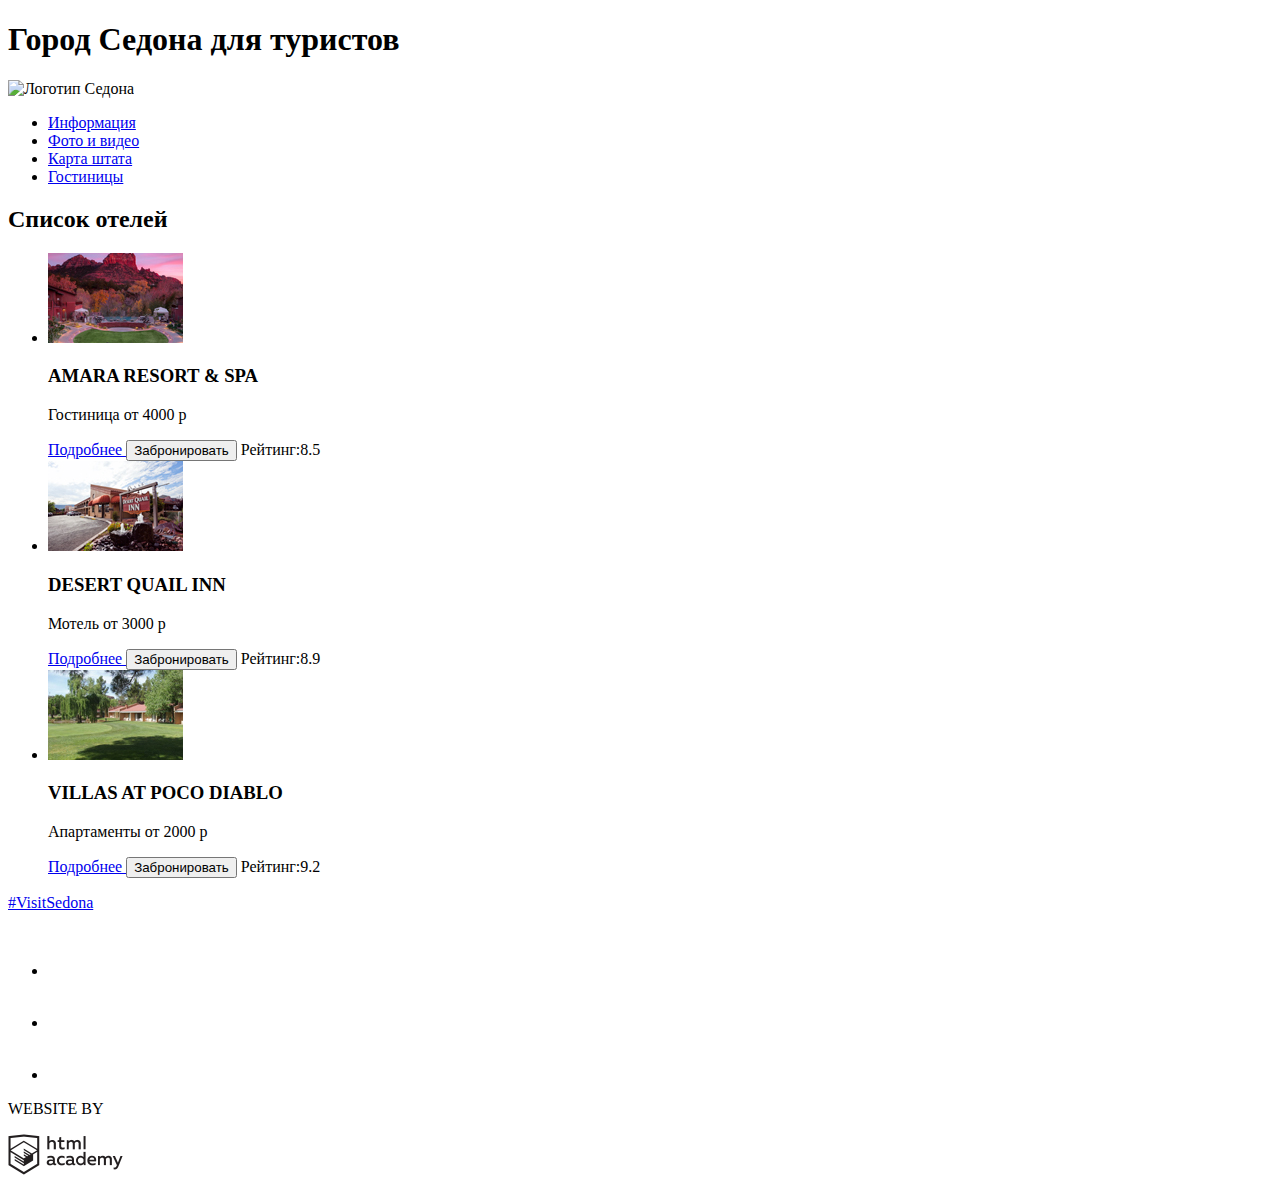
==== catalog.html @ c5b003c0 "задание 4" ====
<!DOCTYPE html>
<html lang="ru">
<head>
  <meta charset="utf-8">
  <title>HTML Academy: Седона</title>
  <link rel="stylesheet" type="text/css" href="">
</head>
<body>

 <header>
  <h1 class="visually-hidden"> Город Седона для туристов </h1>
  <img src="img/logo.png" alt="Логотип Седона"> 

  <nav>
    <ul> 
      <li> <a href="info.html"> Информация  </a>  </li> 
      <li> <a href="foto.html"> Фото и видео  </a> </li>
      <li> <a href="map.html"> Карта штата </a> </li>
      <li> <a href="catalog.html"> Гостиницы  </a>  </li> 
    </ul>

  </nav>

</header>


<main>

  <div>

    <h2 class="visually-hidden"> Список отелей </h2>

    <ul>
      <li> 
        <img src="img/amara.jpg" width="135"   height="90" alt="Фото Гостиницы Amara resort">

        <h3> AMARA RESORT & SPA </h3>
        <p> Гостиница    от 4000 р </p>
        <a href="#"> Подробнее </a>
        <button type="button"> Забронировать </button>
        <i> </i> <!-- stars-->
        <span> Рейтинг:8.5 </span>
      </li>

      <li> 
        <img src="img/desert.jpg" width="135"   height="90" alt="Фото мотеля Desert ">

        <h3> DESERT QUAIL INN </h3>
        <p> Мотель   от 3000 р</p>
        <a href="#"> Подробнее </a>
        <button type="button"> Забронировать  </button>
        <i> </i>  <!-- stars-->
        <span> Рейтинг:8.9 </span>

      </li> 


      <li> 
        <img src="img/diablo.jpg" width="135"   height="90" alt="Фото апартаментов VILLAS ">
        <h3> VILLAS AT POCO DIABLO </h3>
        <p> Апартаменты  от 2000 р</p>
        <a href="#"> Подробнее </a>
        <button type="button"> Забронировать </button>
        <i> </i> <!-- stars-->
        <span> Рейтинг:9.2 </span>
      </li>
    </ul>

  </div>

</main>


<footer>

  <a href="#"> #VisitSedona </a>  

  <div>
    <ul>
      <li> <a href="#" aria-label="ссылка на сайт Твитер"> <img src="img/t.svg" width="46" height="48" alt="Логотип сайта Твитер"> </a>  </li> 
      <li> <a href="#" aria-label="ссылка на сайт Фейсбук"> <img src="img/fb-icon.svg" width="46" height="48" alt="Логотип сайта Фейсбук"> </a>  </li> 
      <li> <a href="#" aria-label="ссылка на сайт Ютуб"> <img src="img/youtube.svg" width="46" height="48"  alt="Логотип сайта Ютуб"> </a>  </li> 
    </ul>
  </div>

  <p> WEBSITE BY</p>
  <a href="#" aria-lebel="сайт Хтмл академии"> 
    <img src="img/logo_name.png" width="115" height="41" alt="Логотип HTML Academy">  
  </a>

</footer>

</body>

</html>
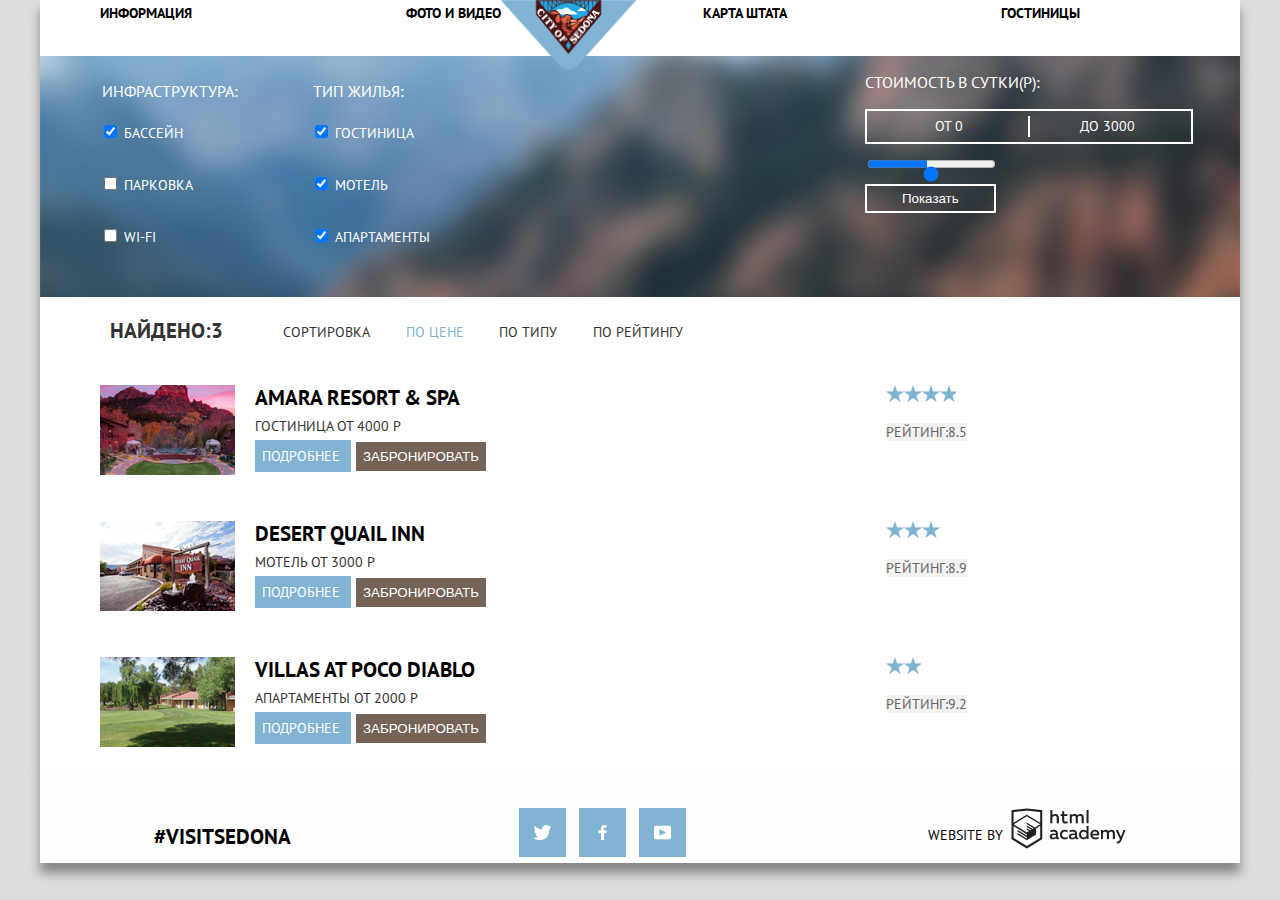
==== commit b8b5165a: "добавление стр catalog v Sedona" ====
--- a/catalog.html
+++ b/catalog.html
@@ -3,66 +3,185 @@
 <head>
   <meta charset="utf-8">
   <title>HTML Academy: Седона</title>
-  <link rel="stylesheet" type="text/css" href="">
+  <link rel="stylesheet" type="text/css" href="css-sedona.css">
+  <link href="https://fonts.googleapis.com/css?family=PT+Sans:400,700&display=swap&subset=cyrillic-ext" rel="stylesheet"> 
 </head>
 <body>
 
- <header>
-  <h1 class="visually-hidden"> Город Седона для туристов </h1>
-  <img src="img/logo.png" alt="Логотип Седона"> 
-
-  <nav>
-    <ul> 
-      <li> <a href="info.html"> Информация  </a>  </li> 
-      <li> <a href="foto.html"> Фото и видео  </a> </li>
-      <li> <a href="map.html"> Карта штата </a> </li>
-      <li> <a href="catalog.html"> Гостиницы  </a>  </li> 
-    </ul>
-
-  </nav>
-
-</header>
+  <header class="header">
+    <h1 class="visually-hidden"> Город Седона для туристов </h1>
+    <img class="main-nav-logo" src="img/logo.svg" width="137" height="70" alt="Логотип Седона"> 
+
+    <nav class="main-nav">
+      <ul class="nav-list"> 
+        <li class="nav-item info"> <a href="info.html"> Информация  </a>  </li> 
+        <li class="nav-item foto"> <a href="foto.html"> Фото и видео  </a> </li>
+        <li class="nav-item map"> <a href="#map"> Карта штата </a> </li>
+        <li class="nav-item hotels"> <a href="catalog.html"> Гостиницы  </a>  </li>
+      </ul>
+
+    </nav>
+
+  </header>
+
+
 
 
 <main>
-
-  <div>
+   <form action="" method="get">
+    <div class="filters-wrapper">
+   <section> 
+        <fieldset class="fieldset-filters" >
+          <legend class="legend"> Инфраструктура: </legend>
+          <ul class="list-filters-checkboxes">
+            <li>
+            <label for="checkbox_swimming_pool"> 
+                <input type="checkbox" name="swimming_pool" id="checkbox_swimming_pool" checked> Бассейн 
+               </label>
+             </li>
+
+             <li>
+             <label for="checkbox_parking"> 
+               <input type="checkbox" name="parking" id="checkbox_parking" > Парковка 
+              </label> 
+            </li>
+
+            <li>
+              <label for="checkbox_wi-fi">
+               <input type="checkbox" name="wi-fi" id="checkbox_wi-fi" > Wi-Fi 
+              </label>
+            </li>
+
+          </ul>
+        </fieldset>
+   </section>
+ 
+
+
+
+
+
+ <section> 
+        <fieldset class="fieldset-filters">
+          <legend class="legend"> Тип жилья: </legend>
+          <ul class="list-filters-checkboxes">
+            <li>
+            <label for="checkbox_swimming_hotel"> 
+                <input type="checkbox" name="hotel" id="checkbox_hotel" checked> Гостиница  
+               </label>
+             </li>
+
+             <li>
+             <label for="checkbox_motel"> 
+               <input type="checkbox" name="motel" id="checkbox_motel" checked> Мотель
+              </label> 
+            </li>
+
+            <li>
+              <label for="checkbox_apartments">
+               <input type="checkbox" name="apartments" id="checkbox_apartments" checked> Апартаменты
+              </label>
+            </li>
+
+          </ul>
+        </fieldset>
+   </section>
+
+
+<section class="section-prices">
+
+  <p class="price-fornight"> Стоимость в сутки(р): </p>
+
+  <div class="prices">
+  <div class="price-amount from"> от 0 </div> 
+  <div class="price-amount" > до 3000</div>
+  </div>
+<input class="range" type="range" min="1" max="100" value="50" name="price"  id="range_price">
+
+  <input class="show-button" type="button" name="show" value="Показать" >
+
+</section>
+</div>
+</form>
+
+
+
+<div class="results">
+<div>
+ <p class="results-text"> Найдено:3 </p> 
+ </div> 
+<ul class="results-sorting"> Сортировка
+  <li class="results-selected"> По цене </li>
+  <li > По типу </li>
+  <li> По рейтингу</li>
+</ul>
+</div>
+
+ 
+
+
+
+
+  <div class="hotel-wrapper">
 
     <h2 class="visually-hidden"> Список отелей </h2>
 
-    <ul>
-      <li> 
+    <ul class="hotels-list">
+      <li class="hotels-list-items"> 
+      <div>
         <img src="img/amara.jpg" width="135"   height="90" alt="Фото Гостиницы Amara resort">
-
+      </div>
+
+      <div class="hotels-items">
         <h3> AMARA RESORT & SPA </h3>
         <p> Гостиница    от 4000 р </p>
-        <a href="#"> Подробнее </a>
-        <button type="button"> Забронировать </button>
-        <i> </i> <!-- stars-->
-        <span> Рейтинг:8.5 </span>
+        <a class="link-about" href="#"> Подробнее </a>
+        <button class="book-button" type="button"> Забронировать </button>
+      </div>
+
+        <div class="marks">
+        <i class="stars stars4"> </i> <!-- stars-->
+        <span  class="rating"> Рейтинг:8.5 </span>
+      </div>
+
       </li>
 
-      <li> 
+
+
+
+
+      <li class="hotels-list-items"> 
+        <div>
         <img src="img/desert.jpg" width="135"   height="90" alt="Фото мотеля Desert ">
-
+      </div>
+
+      <div class="hotels-items">
         <h3> DESERT QUAIL INN </h3>
         <p> Мотель   от 3000 р</p>
-        <a href="#"> Подробнее </a>
-        <button type="button"> Забронировать  </button>
-        <i> </i>  <!-- stars-->
-        <span> Рейтинг:8.9 </span>
-
+        <a class="link-about" href="#"> Подробнее </a>
+        <button class="book-button" type="button"> Забронировать  </button>
+      </div>
+      <div class="marks">
+        <i class="stars stars3"> </i>  <!-- stars-->
+        <span class="rating"> Рейтинг:8.9 </span>
+      </div>
       </li> 
 
 
-      <li> 
+      <li class="hotels-list-items"> 
+        <div>
         <img src="img/diablo.jpg" width="135"   height="90" alt="Фото апартаментов VILLAS ">
+      </div>
+      <div class="hotels-items">
         <h3> VILLAS AT POCO DIABLO </h3>
         <p> Апартаменты  от 2000 р</p>
-        <a href="#"> Подробнее </a>
-        <button type="button"> Забронировать </button>
-        <i> </i> <!-- stars-->
-        <span> Рейтинг:9.2 </span>
+        <a class="link-about" href="#"> Подробнее </a>
+        <button class="book-button" type="button"> Забронировать </button>
+      </div>
+      <div class="marks">
+        <i class="stars stars2"> </i> <!-- stars-->
+        <span class="rating"> Рейтинг:9.2 </span>
+      </div>
       </li>
     </ul>
 
@@ -71,24 +190,33 @@
 </main>
 
 
-<footer>
-
-  <a href="#"> #VisitSedona </a>  
-
-  <div>
-    <ul>
-      <li> <a href="#" aria-label="ссылка на сайт Твитер"> <img src="img/t.svg" width="46" height="48" alt="Логотип сайта Твитер"> </a>  </li> 
-      <li> <a href="#" aria-label="ссылка на сайт Фейсбук"> <img src="img/fb-icon.svg" width="46" height="48" alt="Логотип сайта Фейсбук"> </a>  </li> 
-      <li> <a href="#" aria-label="ссылка на сайт Ютуб"> <img src="img/youtube.svg" width="46" height="48"  alt="Логотип сайта Ютуб"> </a>  </li> 
-    </ul>
-  </div>
-
-  <p> WEBSITE BY</p>
-  <a href="#" aria-lebel="сайт Хтмл академии"> 
-    <img src="img/logo_name.png" width="115" height="41" alt="Логотип HTML Academy">  
-  </a>
-
-</footer>
+<footer class="footer catalog">
+        <div class="visit">
+          <a class="visit-sedona" href="#"> #VisitSedona </a>  
+        </div>
+
+        <div >
+          <ul class="social-button">
+            <li class="button"> <a href="#" aria-label="ссылка на сайт Твитер"> <img class="logo-social" src ="img/t.svg" width="17" height="15" alt="Логотип сайта Твитер"> </a>  </li> 
+            <li class="button"> <a href="#" aria-label="ссылка на сайт Фейсбук"> <img class="logo-social" src ="img/fb-icon.svg" width="17" height="15" alt="Логотип сайта Фейсбук"> </a>  </li> 
+            <li class="button"> <a href="#" aria-label="ссылка на сайт Ютуб"> <img  class="logo-social" src ="img/youtube.svg" width="17" height="15" alt="Логотип сайта Ютуб"> </a>  </li> 
+          </ul>
+        </div>
+
+
+
+        <div class="academy">
+          <div>
+            <p class="reference"> WEBSITE BY</p>
+          </div>
+          <div>
+            <a class="link-academy" href="#" aria-lebel="ссылка на сайт Хтмл академии"> 
+              <img src="img/logo_name.png" width="115" height="41" alt="Логотип HTML Academy">  
+            </a>
+          </div>
+        </div>
+
+      </footer>
 
 </body>
 
--- a/css-sedona.css
+++ b/css-sedona.css
@@ -0,0 +1,665 @@
+
+body {
+	padding: 0px;
+	margin: 0px; 
+
+font-family: "PT Sans","Arial", sans-serif;
+font-size: 14px;
+font-weight: 400;
+text-transform: uppercase;
+line-height: 21px;
+color:#333333;
+
+background-color: #dcdcdc;
+background-position: center;
+background-repeat: no-repeat;
+
+}
+
+ul,li {
+	margin: 0px;
+	padding: 0px;
+
+}
+
+
+
+
+.visually-hidden {
+	visibility: hidden;
+	display:none;
+}
+
+a { 
+	text-decoration: none;
+}
+
+.header,
+ main, 
+ footer {
+	width: 1200px;
+	margin: 0px auto;
+	background-color: #ffffff;
+	box-shadow: 0px 10px 10px #888888;
+
+	
+}
+
+
+
+.main-nav-logo {
+	position: absolute;
+	left: 500px;
+
+}
+
+
+
+.nav-list {
+	list-style: none;
+	display: flex;
+	justify-content: space-between;
+}
+
+
+.nav-item {
+	width: 239px;
+	height: 56px;
+
+}
+
+.info{
+	padding-left: 60px;
+
+}
+
+.nav-item a{
+	color: #000000;
+	font-weight: 700;
+	line-height: 26px;
+	text-transform: uppercase;
+
+}
+
+
+
+
+
+.welcome {
+	background-image: url("img/background photo.jpg");
+	background-repeat: no-repeat;
+	background-size: cover;
+	text-align: center;
+	padding-top: 52px;
+}
+
+.welcome-title { 
+	text-align: center;
+
+}
+
+
+.polygon {
+	height:59px;
+	background-image: url("img/polygon.png");
+	background-size: cover;
+}
+
+/*5 prichin*/
+
+.title {
+	color: #000000;
+	font-size: 21px;
+	font-weight: 700;
+	line-height: 26px;
+	
+}
+
+
+
+
+
+.reasons {
+	line-height: 26px;
+
+}
+
+
+/*spisok 5 prichin*/
+
+/* flex*/
+
+ .reason-forstay.blue { 
+	background-repeat: no-repeat;
+	color: #ffffff;
+	display: flex;
+	justify-content: center;
+	align-items: center;
+	flex-wrap: wrap;
+	width: 1200px;
+
+
+
+}
+
+
+
+ .reason-forstay.grey {
+	width: 400px;
+	background-color: #eeeeee;
+	background-size: 1200px 256px;
+	background-repeat: no-repeat;
+	text-align: center;
+	width: 400px;
+
+}
+
+
+
+
+.reason-forstay-list {
+	list-style: none;
+	display: flex;
+	
+}
+
+
+
+.wrap{
+ 	flex-wrap: wrap;
+
+}
+
+
+.reason-wrapper {
+	width: 400px;
+	text-align: center;
+	padding-bottom: 100px;
+	background-color:#81b3d2;
+	background-size: 400px 256px;
+
+}
+
+.advantages-list {
+	display: flex;
+	list-style: none;
+
+}
+
+
+.foto-wrapper {
+	width: 800px;
+}
+
+
+
+.reason-forstay-list h2 {
+	font-size: 21px;
+	font-weight: 700;
+
+
+}
+.advantages-list h3,
+.reason-forstay-list h3 {
+	line-height: 21px;
+	font-size: 21px;
+	font-weight: 700;
+	text-align: center;
+
+} 
+
+/* acticle advantages*/
+
+.bg-living {
+	width: 75px;
+	height: 72px; 
+	background-image:url("img/icon-1.svg");
+	background-repeat: no-repeat;
+
+}
+
+.bg-eat {
+	width: 74px;
+	height: 70px; 
+	background-image:url("img/icon-2.svg");
+	background-repeat: no-repeat;
+}
+
+
+.bg-presents {
+	width: 64px;
+	height: 76px; 
+	background-image:url("img/icon-3.svg");
+	background-repeat: no-repeat;
+}
+
+
+.advantages {
+	color: #000000;
+}
+
+
+.advantages-list div {
+	margin: 0px auto;
+
+}
+
+
+.advantages-list li {
+	padding:0px 72px;
+	text-align: center;
+}
+
+
+
+
+
+/* zainteresovalis*/
+
+.best-deals-forstay {
+	position: relative;
+	text-align: center;
+}
+
+.best-deals-forstay h2 {
+	font-size: 30px;
+	font-weight: 700;
+	line-height: 36px;
+	
+}
+
+.sedona-bymap {
+	padding-top:130px;
+}
+
+/* poisk*/
+
+.search-wrapper {
+	position: absolute;
+	top:133px;
+	left:0px;
+	width: 100%;
+
+
+
+}
+.search {
+	width: 568px;
+	height: 480px;
+	background-color: yellow;
+	margin: 0px auto;
+
+}
+.form {
+	display: flex;
+	flex-wrap: wrap;
+	justify-content: center;
+
+}
+
+
+
+
+.form-line1 {
+	padding-top: 55px;
+	width: 500px;
+	
+}
+
+.form-line2 {
+	padding-top: 25px;
+	padding-bottom: 25px;
+
+	width: 500px;
+	
+}
+
+
+.form-line3 {
+	width: 500px;
+	padding-bottom: 54px;
+}
+
+
+.hotel-search {
+	color: #ffffff;
+	font-size: 21px;
+	font-weight: 700;
+	line-height: 26px;
+	padding-top:15px;  
+	padding-bottom: 33px;
+	text-align: center;
+	background-color:#766357;
+
+
+}
+
+.info {
+	font-weight: 700;
+	line-height: 26px;
+	text-transform: uppercase;
+	color: #000000;
+	margin-right: 8px;
+	
+}
+
+.text {
+	width: 346px;
+	height: 38px;
+	background-color: #f2f2f2;
+
+}
+
+.submit-button {
+	color: #ffffff;
+	font-weight: 700;
+	line-height: 26px;
+	text-transform: uppercase;
+	background-color: #81b3d2;
+	padding: 5px 120px;
+	width: 450px;
+}
+
+
+
+
+
+/* footer*/
+
+
+
+.footer {
+	display: flex;
+	justify-content: space-around;
+	background-color: #f4f2ef;
+
+}
+
+
+
+footer .visit-sedona {
+	color: #000000;
+	font-size: 21px;
+	font-weight: 700;
+	line-height: 26px;
+	text-transform: uppercase;
+
+}
+
+.social-button {
+	list-style: none;
+	display: flex;
+	justify-content: space-between;
+
+
+
+
+}
+
+.visit {
+	padding-top: 51px;
+}
+
+
+
+.button {
+	width: 60px;
+	padding-top: 35px;
+
+}
+
+.button .logo-social{
+	background-color:#81b3d2;
+	padding: 17px 15px;
+
+}
+
+.reference {
+	line-height: 26px;
+	color: #000000;
+	text-transform: uppercase;	
+	padding-right: 8px;
+}
+
+.academy {
+	display: flex;
+	padding-top:35px;
+
+}
+
+
+
+/* css for catalog */
+
+
+.catalog {
+	background-color: #fefefe;
+
+}
+
+
+.filters-wrapper {
+	background-image: url("img/filter_background.jpg");
+	background-repeat:no-repeat;
+	background-size: 1200px 800px;
+	background-position: center;
+	display: flex;
+	padding-left: 24px;
+	
+
+
+}
+
+.list-filters-checkboxes {
+	list-style: none;
+
+}
+
+.list-filters-checkboxes li {
+	padding: 15px 0px;
+}
+
+
+
+
+
+
+.fieldset-filters {
+	 color: #ffffff;
+	 border:0;
+	 margin: 25px;
+
+
+
+	
+}
+
+
+.hotels-list {
+	list-style: none;
+	margin-left: 60px;
+}
+
+
+
+
+
+
+.legend {
+	font-size: 16px;
+	text-transform: uppercase;
+
+}
+
+.section-prices {
+	color: #ffffff;
+	margin-left: 400px;
+
+}
+
+.price-fornight {
+	font-size: 16px;
+	line-height: 21px;
+	text-transform: uppercase;
+
+}
+
+
+.prices{
+	border: 2px solid white;
+	width: 314px;
+	display: flex;
+	padding: 5px;
+	text-align: center;
+
+
+}
+
+
+.price-amount {
+	display: block;
+	width:50%;
+	padding-right: 10px;
+	padding-left: 8px;
+}
+
+.from {
+	border-right: 2px solid white;
+}
+
+
+.range {
+	display: block;
+	padding-top: 20px;
+
+}
+
+.show-button {
+	background-color: transparent;
+	border: 2px solid white;
+	color: #ffffff;
+	padding: 5px 35px;
+
+}
+
+
+.results-text {
+	font-size: 21px;
+	font-weight: 700;
+	line-height: 26px;
+	text-transform: uppercase;
+	padding-left:70px;
+
+}
+
+.results {
+	display: flex;
+}
+
+
+
+.results-sorting {
+	list-style: none;
+	display: flex;
+	justify-content: space-between;
+	width: 400px;
+	padding-top: 25px;
+	margin-left: 60px;
+
+}
+
+.results-selected {
+	color: #81b3d2;
+}
+
+
+
+
+
+
+.book-button {	
+	text-transform: uppercase;
+	background-color:#766357;
+	color: #ffffff;
+	border: none;
+	padding: 7px;
+	margin-left: 5px;
+
+
+}
+
+.link-about {
+	color: #ffffff;
+	text-transform: uppercase;
+	background-color:#81b3d2;
+	padding: 7px;
+
+}
+
+.hotels-items {
+	margin-left: 20px;
+	
+}
+
+
+.hotels-list-items h3 {
+	color: #000000;
+	font-size: 21px;
+	font-weight: 700;
+	line-height: 26px;
+	text-transform: uppercase;
+	margin-top: 0px;
+	margin-bottom: 0px;
+
+
+	
+}
+
+.hotels-list-items p {
+	margin:5px 0px;
+
+}
+
+.hotels-list-items{
+	display: flex;
+	padding-top: 20px;
+	padding-bottom: 20px;
+
+}
+
+
+.stars {
+	height: 17px;
+	width: 20px;
+	display:block;
+	background-image: url(img/star.svg);
+	background-repeat: repeat;
+	margin-bottom: 20px;
+}
+
+.stars4 {
+	width: 70px;
+}
+
+
+.stars3 {
+	width: 55px;
+}
+
+
+.stars2 {
+	width: 35px;
+}
+
+
+.marks{
+	margin-left: 400px;
+}
+.rating {
+	height: 27px;
+	width: 110px;
+	background-color:#f2f2f2;
+	color: #666666;
+	line-height: 21px;
+	text-transform: uppercase;
+}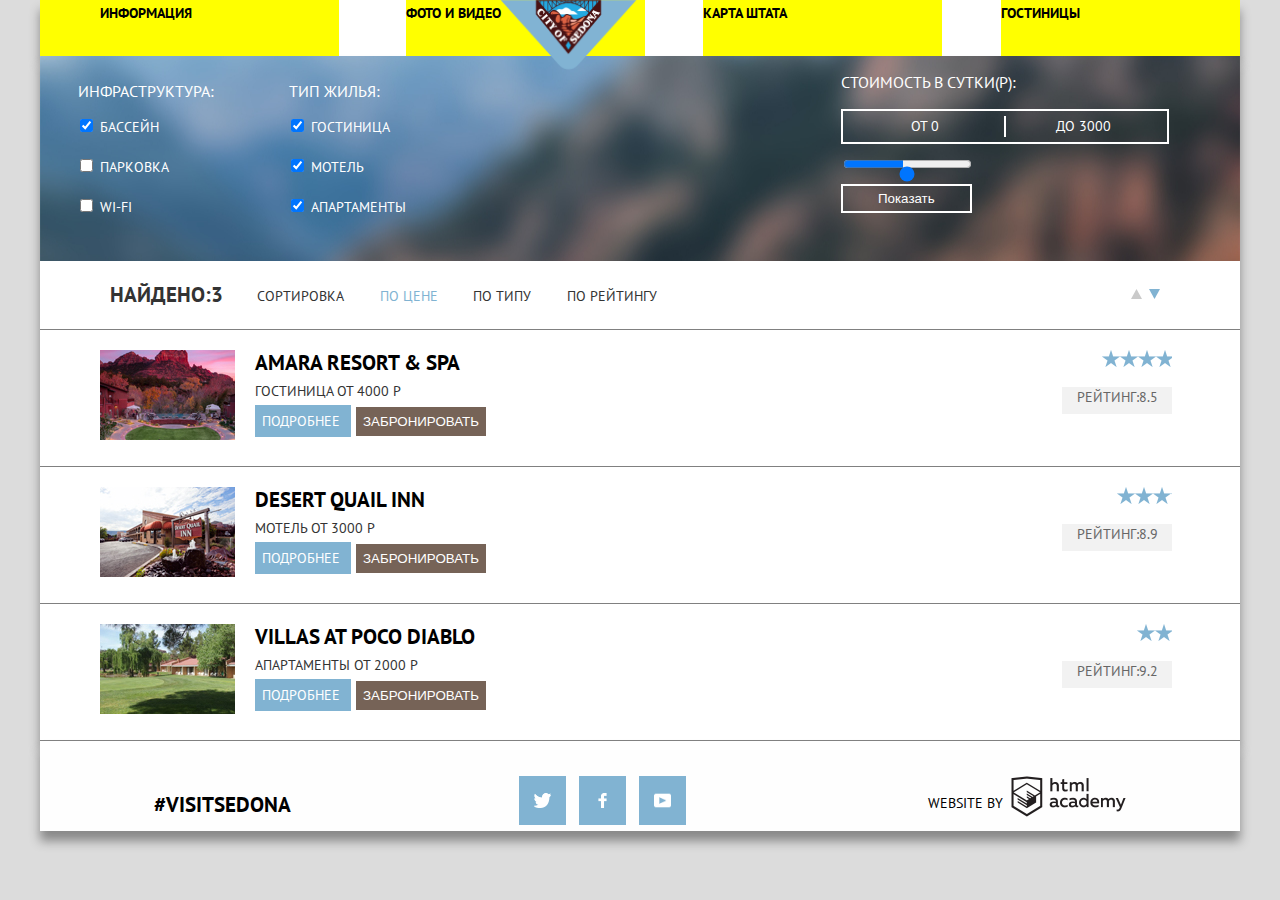
==== commit 9e1020af: "css i flex-" ====
--- a/catalog.html
+++ b/catalog.html
@@ -25,8 +25,7 @@
   </header>
 
 
-
-
+  
 <main>
    <form action="" method="get">
     <div class="filters-wrapper">
@@ -115,7 +114,13 @@
   <li > По типу </li>
   <li> По рейтингу</li>
 </ul>
+<div class="result-arrow-wrapper">
+<button class="results-arrow first" type="button"> <a href="#"> <img src="img/arrow2.svg" alt="стрелка перехода вверх"> </a>
+</button> 
+<button class="results-arrow" type="button"><a href="#"> <img src="img/arrow1.svg" alt="стрелка перехода вниз"></a>
+ </button>
 </div>
+</div>
 
  
 
@@ -127,7 +132,7 @@
     <h2 class="visually-hidden"> Список отелей </h2>
 
     <ul class="hotels-list">
-      <li class="hotels-list-items"> 
+      <li class="hotels-list-items "> 
       <div>
         <img src="img/amara.jpg" width="135"   height="90" alt="Фото Гостиницы Amara resort">
       </div>
@@ -168,7 +173,7 @@
       </li> 
 
 
-      <li class="hotels-list-items"> 
+      <li class="hotels-list-items last"> 
         <div>
         <img src="img/diablo.jpg" width="135"   height="90" alt="Фото апартаментов VILLAS ">
       </div>
--- a/css-sedona.css
+++ b/css-sedona.css
@@ -65,6 +65,8 @@
 .nav-item {
 	width: 239px;
 	height: 56px;
+	background-color: yellow;
+	
 
 }
 
@@ -100,7 +102,7 @@
 
 
 .polygon {
-	height:59px;
+	height:57px;
 	background-image: url("img/polygon.png");
 	background-size: cover;
 }
@@ -134,7 +136,6 @@
 	color: #ffffff;
 	display: flex;
 	justify-content: center;
-	align-items: center;
 	flex-wrap: wrap;
 	width: 1200px;
 
@@ -180,6 +181,11 @@
 
 }
 
+.second {
+	order: 1;
+}
+
+
 .advantages-list {
 	display: flex;
 	list-style: none;
@@ -189,9 +195,14 @@
 
 .foto-wrapper {
 	width: 800px;
-}
-
-
+
+}
+
+.foto-wrapper img {
+	display: block;
+
+
+}
 
 .reason-forstay-list h2 {
 	font-size: 21px;
@@ -212,7 +223,7 @@
 
 .bg-living {
 	width: 75px;
-	height: 72px; 
+	height: 76px; 
 	background-image:url("img/icon-1.svg");
 	background-repeat: no-repeat;
 
@@ -220,9 +231,10 @@
 
 .bg-eat {
 	width: 74px;
-	height: 70px; 
+	height: 76px; 
 	background-image:url("img/icon-2.svg");
 	background-repeat: no-repeat;
+	
 }
 
 
@@ -246,8 +258,9 @@
 
 
 .advantages-list li {
-	padding:0px 72px;
-	text-align: center;
+	padding:40px 72px;
+	text-align:center;
+
 }
 
 
@@ -344,7 +357,7 @@
 }
 
 .text {
-	width: 346px;
+	width: 309px;
 	height: 38px;
 	background-color: #f2f2f2;
 
@@ -443,12 +456,15 @@
 	background-repeat:no-repeat;
 	background-size: 1200px 800px;
 	background-position: center;
-	display: flex;
-	padding-left: 24px;
-	
-
-
-}
+	display: flex;	
+}
+
+
+
+.hotels-list-items {
+	padding: 60px;
+}
+
 
 .list-filters-checkboxes {
 	list-style: none;
@@ -456,7 +472,7 @@
 }
 
 .list-filters-checkboxes li {
-	padding: 15px 0px;
+	padding: 9px 0px;
 }
 
 
@@ -477,12 +493,19 @@
 
 .hotels-list {
 	list-style: none;
-	margin-left: 60px;
-}
-
-
-
-
+	margin:0px;
+}
+
+.hotel-wrapper li {
+	border-top: 1px solid grey;
+
+}
+
+.hotels-list-items.last {
+	border-bottom:1px solid grey;
+
+
+}
 
 
 .legend {
@@ -494,6 +517,7 @@
 .section-prices {
 	color: #ffffff;
 	margin-left: 400px;
+	padding-right:70px;
 
 }
 
@@ -564,7 +588,7 @@
 	justify-content: space-between;
 	width: 400px;
 	padding-top: 25px;
-	margin-left: 60px;
+	margin-left: 34px;
 
 }
 
@@ -653,8 +677,35 @@
 
 
 .marks{
-	margin-left: 400px;
-}
+	display: flex;
+	flex-direction: column;
+	align-items: flex-end;
+	margin-left: 576px;
+	
+	
+}
+
+
+
+.results-arrow {
+	border: none;
+	background-color: transparent;
+	padding-left: 0px;
+	
+
+}
+
+.first {
+	margin:1px;
+}
+
+.result-arrow-wrapper {
+	display: flex;
+	width: 509px;
+	justify-content: flex-end;
+
+}
+
 .rating {
 	height: 27px;
 	width: 110px;
@@ -662,4 +713,9 @@
 	color: #666666;
 	line-height: 21px;
 	text-transform: uppercase;
-}+	text-align: center;
+}
+
+
+
+
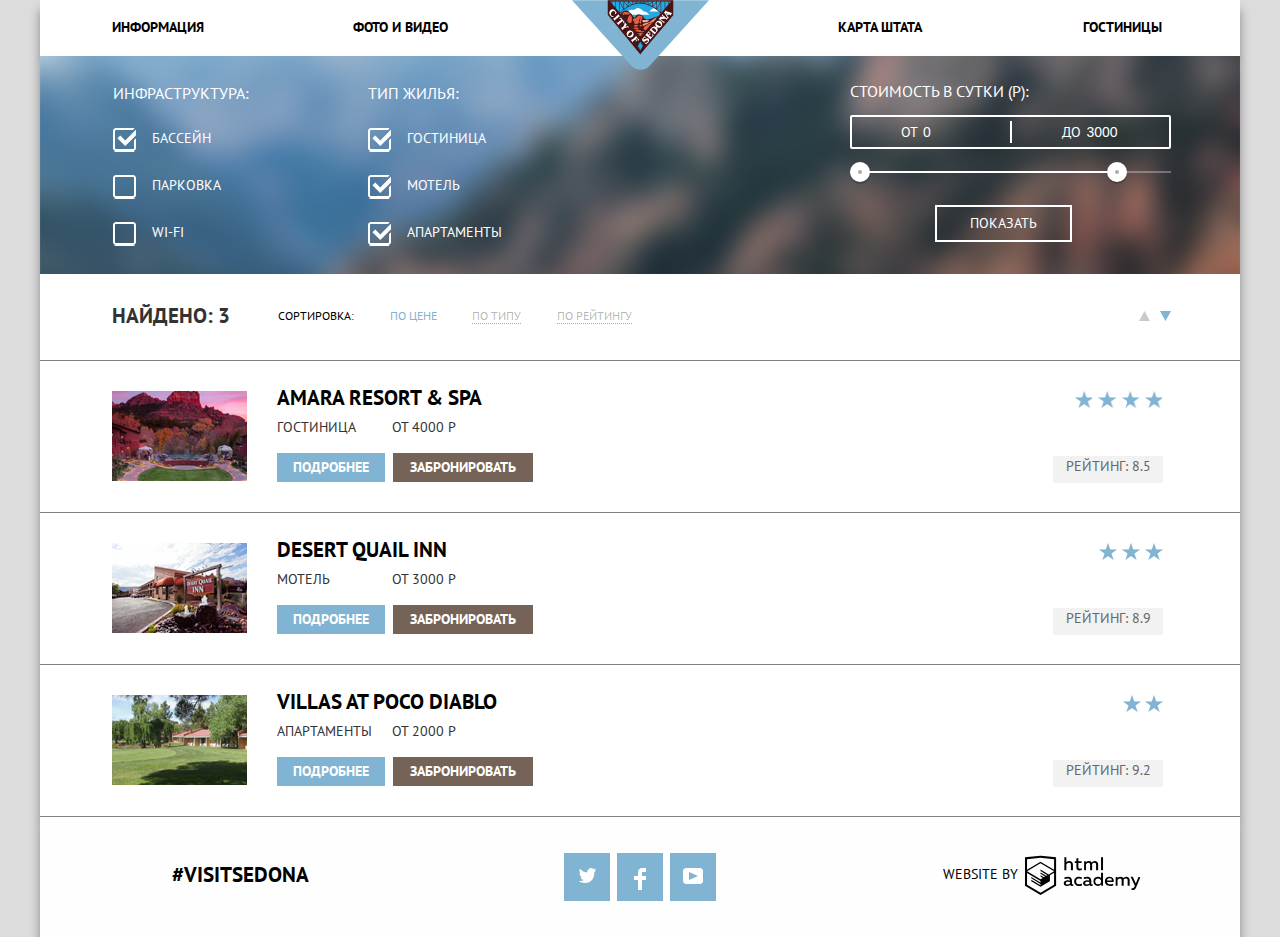
==== commit 5bc4558a: "Седона на проверку" ====
--- a/catalog.html
+++ b/catalog.html
@@ -3,101 +3,120 @@
 <head>
   <meta charset="utf-8">
   <title>HTML Academy: Седона</title>
-  <link rel="stylesheet" type="text/css" href="css-sedona.css">
+  <link rel="stylesheet" type="text/css" href="css/css-sedona.css">
   <link href="https://fonts.googleapis.com/css?family=PT+Sans:400,700&display=swap&subset=cyrillic-ext" rel="stylesheet"> 
 </head>
 <body>
 
-  <header class="header">
-    <h1 class="visually-hidden"> Город Седона для туристов </h1>
-    <img class="main-nav-logo" src="img/logo.svg" width="137" height="70" alt="Логотип Седона"> 
-
-    <nav class="main-nav">
-      <ul class="nav-list"> 
-        <li class="nav-item info"> <a href="info.html"> Информация  </a>  </li> 
-        <li class="nav-item foto"> <a href="foto.html"> Фото и видео  </a> </li>
-        <li class="nav-item map"> <a href="#map"> Карта штата </a> </li>
-        <li class="nav-item hotels"> <a href="catalog.html"> Гостиницы  </a>  </li>
-      </ul>
-
-    </nav>
-
-  </header>
-
-
-  
-<main>
-   <form action="" method="get">
+ <header class="header">
+  <h1 class="visually-hidden"> Город Седона для туристов </h1>
+  <a href="index.html"> <img class="main-nav-logo" src="img/logo.svg" width="137" height="70" alt="Логотип Седона"> </a>
+
+  <nav class="main-nav">
+    <ul class="nav-list"> 
+      <li class="nav-item nav-item-info"> <a href="info.html"> Информация  </a>  </li> 
+      <li class="nav-item nav-item-photo"> <a href="foto.html"> Фото и видео  </a> </li>
+      <li class="nav-item nav-item-map"> <a href="#map"> Карта штата </a> </li>
+      <li class="nav-item nav-item-hotels"> <a href="catalog.html"> Гостиницы  </a>  </li>
+    </ul>
+
+  </nav>
+
+</header>
+
+<div class="all">
+  <main>
+   <form action="#" method="get">
     <div class="filters-wrapper">
-   <section> 
-        <fieldset class="fieldset-filters" >
-          <legend class="legend"> Инфраструктура: </legend>
-          <ul class="list-filters-checkboxes">
-            <li>
-            <label for="checkbox_swimming_pool"> 
-                <input type="checkbox" name="swimming_pool" id="checkbox_swimming_pool" checked> Бассейн 
-               </label>
-             </li>
-
-             <li>
-             <label for="checkbox_parking"> 
-               <input type="checkbox" name="parking" id="checkbox_parking" > Парковка 
-              </label> 
-            </li>
-
-            <li>
-              <label for="checkbox_wi-fi">
-               <input type="checkbox" name="wi-fi" id="checkbox_wi-fi" > Wi-Fi 
-              </label>
-            </li>
-
-          </ul>
-        </fieldset>
-   </section>
- 
-
-
-
-
-
- <section> 
-        <fieldset class="fieldset-filters">
-          <legend class="legend"> Тип жилья: </legend>
-          <ul class="list-filters-checkboxes">
-            <li>
-            <label for="checkbox_swimming_hotel"> 
-                <input type="checkbox" name="hotel" id="checkbox_hotel" checked> Гостиница  
-               </label>
-             </li>
-
-             <li>
-             <label for="checkbox_motel"> 
-               <input type="checkbox" name="motel" id="checkbox_motel" checked> Мотель
-              </label> 
-            </li>
-
-            <li>
-              <label for="checkbox_apartments">
-               <input type="checkbox" name="apartments" id="checkbox_apartments" checked> Апартаменты
-              </label>
-            </li>
-
-          </ul>
-        </fieldset>
-   </section>
+
+     <section class="section-checkboxes"> 
+      <h2 class="visually-hidden"> Инфраструктура </h2>
+      <fieldset class="fieldset-filters" >
+        <legend class="legend"> Инфраструктура: </legend>
+        <ul class="list-filters-checkboxes">
+          <li>
+            <label class="check option" for="checkbox_swimming_pool"> 
+              <input class="check-input visually-hidden" type="checkbox" name="swimming_pool" id="checkbox_swimming_pool" checked>
+              <span class="check_box"> </span>
+              Бассейн 
+            </label>
+          </li>
+
+          <li>
+           <label class="check option" for="checkbox_parking"> 
+             <input class="check-input visually-hidden" type="checkbox" name="parking" id="checkbox_parking"  > 
+             <span class="check_box"> </span> Парковка 
+           </label> 
+         </li>
+
+         <li>
+          <label class="check option" for="checkbox_wi-fi">
+           <input class="check-input visually-hidden" type="checkbox" name="wi-fi" id="checkbox_wi-fi" disabled>
+           <span class="check_box"> </span> WI-Fi
+         </label>
+       </li>
+
+     </ul>
+   </fieldset>
+ </section>
+
+
+
+
+
+
+ <section class="section-checkboxes " > 
+  <h2 class="visually-hidden"> Тип жилья </h2>
+  <fieldset class="fieldset-filters">
+    <legend class="legend"> Тип жилья: </legend>
+    <ul class="list-filters-checkboxes ">
+      <li>
+        <label class="check option" for="checkbox_swimming_hotel"> 
+          <input class="check-input visually-hidden" type="checkbox" name="hotel" id="checkbox_swimming_hotel" checked>  
+          <span class="check_box"> </span> Гостиница 
+        </label>
+      </li>
+
+      <li>
+       <label class="check option" for="checkbox_motel"> 
+         <input  class="check-input visually-hidden" type="checkbox" name="motel" id="checkbox_motel" checked> 
+         <span class="check_box"> </span> Мотель
+       </label> 
+     </li>
+
+     <li>
+      <label class="check option" for="checkbox_apartments">
+       <input  class="check-input visually-hidden" type="checkbox" name="apartments" id="checkbox_apartments" checked disabled> 
+       <span class="check_box"> </span> Апартаменты
+     </label>
+   </li>
+
+ </ul>
+</fieldset>
+</section>
 
 
 <section class="section-prices">
-
-  <p class="price-fornight"> Стоимость в сутки(р): </p>
+  <h2 class="visually-hidden"> Цены  </h2>
+  <p class="price-fornight"> Стоимость в сутки (р): </p>
 
   <div class="prices">
-  <div class="price-amount from"> от 0 </div> 
-  <div class="price-amount" > до 3000</div>
+    <div class="price-amount">  <label class="min-price"> от <input type="text" name="min-price" value="0"></label>  </div> 
+    <div class="price-amount" > <label class="max-price"> до <input type="text" name="max-price" value="3000"></label>    </div>
+
   </div>
-<input class="range" type="range" min="1" max="100" value="50" name="price"  id="range_price">
-
-  <input class="show-button" type="button" name="show" value="Показать" >
+
+  <div class="range-controls">
+    <div class="scale">
+      <div class="bar"> </div>
+    </div>
+
+    <div class="range range1"> </div>
+    <div class="range range2"> </div>
+  </div>
+
+
+  <button class="show-button" type="submit">Показать </button>
 
 </section>
 </div>
@@ -106,122 +125,148 @@
 
 
 <div class="results">
-<div>
- <p class="results-text"> Найдено:3 </p> 
+  <div>
+   <p class="results-text"> Найдено: 3 </p> 
  </div> 
-<ul class="results-sorting"> Сортировка
-  <li class="results-selected"> По цене </li>
-  <li > По типу </li>
-  <li> По рейтингу</li>
-</ul>
-<div class="result-arrow-wrapper">
-<button class="results-arrow first" type="button"> <a href="#"> <img src="img/arrow2.svg" alt="стрелка перехода вверх"> </a>
+ <ul class="results-sorting ">
+   <li class="results-title"> Сортировка: </li>
+   <li class="results-selected"> <a href="#"> По цене  </a> </li>
+   <li> <a href="#"> По типу </a> </li>
+   <li> <a href="#">  По рейтингу </a> </li>
+ </ul>
+ <div class="result-arrow-wrapper">
+  <button class="results-arrow first" type="button"> 
+    <svg version="1.1"  xmlns="http://www.w3.org/2000/svg" xmlns:xlink="http://www.w3.org/1999/xlink" x="0px" y="0px"
+    width="11px" height="10px" viewBox="0 0 11 10" enable-background="new 0 0 11 10" xml:space="preserve">
+    <polygon  points="5.5,0 0,10 11,10 "/>
+  </svg>
 </button> 
-<button class="results-arrow" type="button"><a href="#"> <img src="img/arrow1.svg" alt="стрелка перехода вниз"></a>
- </button>
-</div>
-</div>
-
- 
-
-
-
-
-  <div class="hotel-wrapper">
-
-    <h2 class="visually-hidden"> Список отелей </h2>
-
-    <ul class="hotels-list">
-      <li class="hotels-list-items "> 
+
+<button class="results-arrow" type="button">
+  <svg version="1.1"  xmlns="http://www.w3.org/2000/svg" xmlns:xlink="http://www.w3.org/1999/xlink" x="0px" y="0px"
+  width="11px" height="10px" viewBox="0 0 11 10" enable-background="new 0 0 11 10" xml:space="preserve">
+  <polyline points="5.5,10 0,0 11,0 "/>
+</svg> 
+
+</button>
+</div>
+</div>
+
+
+
+
+
+
+<div class="hotel-wrapper">
+
+  <h2 class="visually-hidden"> Список отелей </h2>
+
+  <ul class="hotels-list">
+    <li class="hotels-list-items "> 
       <div>
         <img src="img/amara.jpg" width="135"   height="90" alt="Фото Гостиницы Amara resort">
       </div>
-
       <div class="hotels-items">
         <h3> AMARA RESORT & SPA </h3>
-        <p> Гостиница    от 4000 р </p>
+        <div class="hotels-costs">
+          <p> Гостиница  </p>
+          <p> от 4000 р </p>
+        </div>
+        <a class="link-about" href="#"> Подробнее </a>
+        <button class="book-button" type="button"> Забронировать  </button>
+      </div>
+
+      <div class="marks">
+        <i class="stars stars-four"> </i> <!-- stars-->
+        <span  class="rating"> Рейтинг: 8.5 </span>
+      </div>
+
+    </li>
+
+
+
+
+
+    <li class="hotels-list-items"> 
+      <div>
+        <img src="img/desert.jpg" width="135"   height="90" alt="Фото мотеля Desert ">
+      </div>
+
+      <div class="hotels-items">
+        <h3> DESERT QUAIL INN </h3>
+        <div class="hotels-costs">
+          <p> Мотель </p> 
+          <p> от 3000 р </p>
+        </div>
+        <a class="link-about" href="#"> Подробнее </a>
+        <button class="book-button" type="button"> Забронировать  </button>
+      </div>
+      <div class="marks">
+        <i class="stars stars-three"> </i>  <!-- stars-->
+        <span class="rating"> Рейтинг: 8.9 </span>
+      </div>
+    </li> 
+
+
+    <li class="hotels-list-items last"> 
+      <div>
+        <img src="img/diablo.jpg" width="135"   height="90" alt="Фото апартаментов VILLAS ">
+      </div>
+      <div class="hotels-items">
+        <h3> VILLAS AT POCO DIABLO </h3>
+        <div class="hotels-costs">
+          <p> Апартаменты </p> 
+          <p> от 2000 р </p>
+        </div>
         <a class="link-about" href="#"> Подробнее </a>
         <button class="book-button" type="button"> Забронировать </button>
       </div>
-
-        <div class="marks">
-        <i class="stars stars4"> </i> <!-- stars-->
-        <span  class="rating"> Рейтинг:8.5 </span>
-      </div>
-
-      </li>
-
-
-
-
-
-      <li class="hotels-list-items"> 
-        <div>
-        <img src="img/desert.jpg" width="135"   height="90" alt="Фото мотеля Desert ">
-      </div>
-
-      <div class="hotels-items">
-        <h3> DESERT QUAIL INN </h3>
-        <p> Мотель   от 3000 р</p>
-        <a class="link-about" href="#"> Подробнее </a>
-        <button class="book-button" type="button"> Забронировать  </button>
-      </div>
       <div class="marks">
-        <i class="stars stars3"> </i>  <!-- stars-->
-        <span class="rating"> Рейтинг:8.9 </span>
-      </div>
-      </li> 
-
-
-      <li class="hotels-list-items last"> 
-        <div>
-        <img src="img/diablo.jpg" width="135"   height="90" alt="Фото апартаментов VILLAS ">
-      </div>
-      <div class="hotels-items">
-        <h3> VILLAS AT POCO DIABLO </h3>
-        <p> Апартаменты  от 2000 р</p>
-        <a class="link-about" href="#"> Подробнее </a>
-        <button class="book-button" type="button"> Забронировать </button>
-      </div>
-      <div class="marks">
-        <i class="stars stars2"> </i> <!-- stars-->
-        <span class="rating"> Рейтинг:9.2 </span>
-      </div>
-      </li>
-    </ul>
-
-  </div>
+        <i class="stars stars-two"> </i> <!-- stars-->
+        <span class="rating"> Рейтинг: 9.2 </span>
+      </div>
+    </li>
+  </ul>
+
+</div>
 
 </main>
-
-
-<footer class="footer catalog">
-        <div class="visit">
-          <a class="visit-sedona" href="#"> #VisitSedona </a>  
-        </div>
-
-        <div >
-          <ul class="social-button">
-            <li class="button"> <a href="#" aria-label="ссылка на сайт Твитер"> <img class="logo-social" src ="img/t.svg" width="17" height="15" alt="Логотип сайта Твитер"> </a>  </li> 
-            <li class="button"> <a href="#" aria-label="ссылка на сайт Фейсбук"> <img class="logo-social" src ="img/fb-icon.svg" width="17" height="15" alt="Логотип сайта Фейсбук"> </a>  </li> 
-            <li class="button"> <a href="#" aria-label="ссылка на сайт Ютуб"> <img  class="logo-social" src ="img/youtube.svg" width="17" height="15" alt="Логотип сайта Ютуб"> </a>  </li> 
-          </ul>
-        </div>
-
-
-
-        <div class="academy">
-          <div>
-            <p class="reference"> WEBSITE BY</p>
-          </div>
-          <div>
-            <a class="link-academy" href="#" aria-lebel="ссылка на сайт Хтмл академии"> 
-              <img src="img/logo_name.png" width="115" height="41" alt="Логотип HTML Academy">  
-            </a>
-          </div>
-        </div>
-
-      </footer>
+</div>
+
+<div class="footer-wrapper ">
+  <footer class="footer catalog">
+    <div class="visit">
+      <a class="visit-sedona" href="#"> #VisitSedona </a>  
+    </div>
+
+    <div >
+      <ul class="social-button">
+        <li class="button">
+          <a href="#" aria-label="ссылка на сайт Твитер">
+            <img class="logo-social" src ="img/t1.svg" width="17" height="15" alt="Логотип сайта Твитер"> 
+          </a>  
+        </li> 
+        <li class="button"> <a href="#" aria-label="ссылка на сайт Фейсбук"> <img class="logo-social" src ="img/fb-icon1.svg" width="12" height="22" alt="Логотип сайта Фейсбук"> </a>  </li> 
+        <li class="button"> <a href="#" aria-label="ссылка на сайт Ютуб"> <img  class="logo-social" src ="img/youtube1.svg" width="20" height="16" alt="Логотип сайта Ютуб"> </a>  </li> 
+      </ul>
+    </div>
+
+
+
+
+    <div class="academy">
+      <div>
+        <p class="reference"> WEBSITE BY</p>
+      </div>
+      <div>
+        <a class="link-academy" href="#" > 
+          <img src="img/logo_name.svg" width="115" height="41" alt="Логотип HTML Academy">  
+        </a>
+      </div>
+    </div>
+
+  </footer>
+</div>
 
 </body>
 
--- a/css/css-sedona.css
+++ b/css/css-sedona.css
@@ -0,0 +1,1321 @@
+
+body {
+	padding: 0px;
+	margin: 0px; 
+
+	font-family: "PT Sans","Arial", sans-serif;
+	font-size: 14px;
+	font-weight: 400;
+	text-transform: uppercase;
+	line-height: 21px;
+	color:#333333;
+
+	background-color: #dcdcdc;
+	background-position: center;
+	background-repeat: no-repeat;
+
+}
+
+ul,li {
+	margin: 0px;
+	padding: 0px;
+
+}
+
+
+
+
+.visually-hidden {
+
+	position: absolute;
+	width: 1px;
+	height: 1px;
+	margin:-1px;
+	border: 0px;
+	padding: 0px;
+	clip:rect(0 0 0 0);
+	overflow:hidden;
+}
+
+a { 
+	text-decoration: none;
+}
+
+
+.header,
+.main, 
+.footer-wrapper,
+.all {
+	width: 1200px;
+	margin: 0px auto;
+	background-color: #ffffff;
+	box-shadow: 0px 10px 10px #888888;
+
+	
+}
+
+
+
+.main-nav-logo {
+	position: absolute;
+	left:calc(50% - 68px);
+}
+
+
+
+.nav-list {
+	list-style: none;
+	display: flex;
+	justify-content: space-between;
+	
+	
+}
+
+
+.nav-item {
+	width: 236px;
+	height: 56px;
+	text-align: center;
+	padding-top: 14px;
+	box-sizing: border-box;
+	
+}
+
+
+
+
+
+.nav-item a{
+	color: #000000;
+	font-weight: 700;
+	line-height: 26px;
+	text-transform: uppercase;
+
+}
+
+
+.nav-item a:hover {
+	color:#81b3d2;
+}
+
+
+.nav-item a:active{
+	color:#847870;
+}
+
+
+
+.nav-item a:focus {
+	color:#ababab;
+}
+
+.nav-item-photo {
+	margin-right: 238px;
+
+}
+
+
+.welcome {
+	background-image: url("../img/background photo.jpg");
+	background-repeat: no-repeat;
+	background-position: center -12px;
+	background-size: cover;
+	text-align: center;
+	padding-top: 76px;
+
+}
+
+.welcome-title .title { 
+	width: 508px;
+	text-align: center;
+	padding-top: 44px;
+	padding-left: 343px;
+
+}
+
+.welcome-title .reasons {
+	padding-top: 11px;
+	padding-left: 356px;
+
+}
+
+
+.welcome-text {
+	padding-bottom: 15px;
+}
+
+
+.polygon {
+	height:57px;
+	background-image: url("../img/polygon.png");
+	background-size: cover;
+
+}
+
+
+
+/*5 prichin*/
+
+.title {
+	color: #000000;
+	font-size: 21px;
+	font-weight: 700;
+	line-height: 26px;
+	
+}
+
+
+.reasons {
+	line-height: 26px;
+
+}
+
+
+
+
+
+/*spisok 5 prichin*/
+
+/* flex*/
+
+.reason-forstay {
+	padding-top: 35px;
+}
+
+
+.reason-forstay.blue { 
+	background-repeat: no-repeat;
+	color: #ffffff;
+	display: flex;
+	justify-content: center;
+	flex-wrap: wrap;
+	width: 1200px;
+
+
+}
+
+.reason-forstay.grey {
+	width: 400px;
+	background-color: #eeeeee;
+	background-size: 1200px 256px;
+	background-repeat: no-repeat;
+	text-align: center;
+	padding-bottom: 45px;
+	padding-top: 47px;
+}
+
+
+.reason-forstay-list {
+	list-style: none;
+	display: flex;
+	
+}
+
+
+.wrap{
+	flex-wrap: wrap;
+
+}
+
+
+.reason-wrapper {
+	width: 400px;
+	text-align: center;
+	background-color:#81b3d2;
+	background-size: 400px 256px;
+
+
+}
+
+
+.reason-wrapper h2{
+	font-size: 21px;
+	font-weight: 700;
+	width:151px;
+	padding-top: 47px;
+	margin: 0px auto;
+	padding-left:0px;
+}
+
+
+
+.reason-forstay span {
+	display: block;
+	padding-top: 24px;
+
+}
+
+
+
+.reason-forstay p {
+	margin: 19px auto;
+	box-sizing: border-box;
+
+
+}
+
+
+.reason-text.one{
+	width: 284px;
+}
+
+.reason-text.second{
+	width: 312px;
+}
+
+
+.reason-forstay.grey p{
+	width: 261px;
+}
+
+
+
+.reason-wrapper.second {
+	order: 1;
+	
+}
+
+
+.foto-wrapper {
+	width: 800px;
+
+}
+
+.foto-wrapper img {
+	display: block;
+
+}
+
+
+
+.reason-forstay h3 {
+	width: 160px;
+	margin: 0px auto;
+	line-height: 21px;
+	font-size: 21px;
+	font-weight: 700;
+	text-align: center;
+
+
+} 
+
+/* acticle advantages*/
+
+
+.advantages-list {
+	display: flex;
+	list-style: none;
+	justify-content: space-around;
+}
+
+
+.advantages-list h3 {
+	line-height: 21px;
+	font-size: 21px;
+	font-weight: 700;
+	text-align: center;
+	margin-top:12px;
+
+}
+
+.advantages-list-icon {
+	width: 120px;
+	height: 110px; 
+	background-repeat: no-repeat;
+	background-position: center 15px;
+}
+
+.background-living {
+	background-image:url("../img/icon1-1.svg");
+	background-position: center 21px;
+
+}
+
+.background-eat {	 
+	background-image:url("../img/icon1-3.svg");
+	background-position: center 21px;
+	
+}
+
+
+.background-presents { 
+	background-image:url("../img/icon1-2.svg");
+	background-position: center 16px;
+
+}
+
+
+.advantages {
+	color: #000000;
+	width:100%;
+	margin-bottom: 33px;
+}
+
+
+.advantages-list div {
+	margin: 0px auto;
+
+}
+
+
+.advantages-list li {
+	padding-top:40px; 
+	text-align:center;
+	width: 309px;
+	
+}
+
+
+/* zainteresovalis*/
+
+.best-deals-forstay {
+	position: relative;
+
+}
+
+.best-deals-forstay h2 {
+	font-size: 30px;
+	font-weight: 700;
+	line-height: 36px;
+	text-align: center;
+	padding-top: 22px;
+	
+}
+
+
+.best-deals-forstay p  {
+	text-align: center;
+	line-height: 14px;
+}
+
+
+
+.sedona-bymap {
+	padding-top:123px;
+}
+
+
+
+/* poisk*/
+
+.search-wrapper {
+	position: absolute;
+	top:177px;
+	left:0px;
+	width: 100%;
+
+
+
+}
+.search {
+	width: 568px;
+	height: 480px;
+	background-color: #ffffff;
+	margin: 0px auto;
+
+}
+
+
+
+.form {
+	display: flex;
+	flex-wrap: wrap;
+	justify-content: center;
+	padding-top:55px;
+
+
+}
+
+
+.form-line {
+	width: 478px;
+	display: flex;
+}
+
+
+
+.form-line2 {
+	padding-top: 27px;
+	padding-bottom: 29px;
+
+	
+}
+
+
+.form-line3 {
+	padding-bottom: 54px;
+
+}
+
+
+.hotel-search {
+	color: #ffffff;
+	font-size: 21px;
+	font-weight: 700;
+	line-height: 26px;
+	padding-top:38px;  
+	padding-bottom: 33px;
+	text-align: center;
+	background-color:#766357;
+	margin: 0px;
+
+}
+
+.hotel-search:hover {
+	background-color:#604e43;
+}
+
+.hotel-search:active {
+	background-color:#503e33;
+	color:#847870;
+}
+
+.info {
+	width: 120px;
+	font-weight: 700;
+	line-height: 26px;
+	text-transform: uppercase;
+	color: #000000;
+	margin-right: 3px;
+	padding-top: 5px;
+	padding-left: 10px;
+	box-sizing: border-box;
+}
+
+
+.age {
+	width: 38px;
+	margin: 0px;
+	text-transform: uppercase;
+	font-weight: 700;
+	text-align: center;
+	background-color:#f2f2f2;
+	border: none;
+
+}
+
+
+.info-age {
+	margin-left: 20px;
+}
+
+
+
+
+.info-age-child {
+	width: 69px;
+	font-weight: 700;
+	line-height: 26px;
+	text-transform: uppercase;
+	color: #000000;
+	margin-left: 43px;
+	padding-top: 7px;
+
+
+}
+
+
+
+.text {
+	background-color:#f2f2f2;
+	border: none;
+	width: 290px;
+	height: 38px;
+	text-transform: uppercase;
+	font-weight: 700;
+	padding-left: 10px;
+
+}
+
+.text:hover {
+	background-color:#ebebeb;
+}
+
+
+.text:focus {
+	background-color:#ffffff;
+	border:1px solid #ebebeb;
+}
+
+
+
+.calendar {
+	border: none;
+	padding-left: 13px;
+	background-color: #f2f2f2;
+}
+
+.calendar path,
+.calendar rect {
+	fill:#ababab;
+}
+
+
+.calendar:hover path,
+.calendar:hover rect{
+	fill:black;
+}
+
+
+
+.calendar:active path,
+.calendar:active rect{
+	fill:#81b3d2;
+}
+
+
+
+
+
+.form-small-button {
+	width:38px;
+	height: 38px;
+	margin: 0px;
+	background-color:#f2f2f2;
+	border: none;
+	color:#ababab;
+	font-weight: bold;
+	font-size: 25px;
+	font-family: Arial;
+
+}
+
+
+
+.form-small-button:hover {
+	color:black;
+}
+
+
+
+.form-small-button:active {
+	color: #81b3d2;
+}
+
+
+
+
+.form-line3 {
+	display: flex;
+	
+}
+
+
+.submit-button {
+	color: #ffffff;
+	font-size: 21px;
+	font-family: "PT Sans","Arial", sans-serif;
+	font-weight: 700;
+	line-height: 26px;
+	text-transform: uppercase;
+	background-color: #81b3d2;
+	padding: 5px 120px;
+	width: 458px;
+	height: 58px;
+	border:none;
+}
+
+
+.submit-button:hover {
+	background-color:#669ec0;
+}
+
+
+.submit-button:active{
+	background-color:#5496bd;
+	color: #80b1ce;
+}
+
+
+
+
+
+/* footer*/
+
+
+.footer-wrapper.index {
+	position: relative;
+}
+
+
+
+.footer {
+	display: flex;
+	justify-content: space-between;
+	background-color: #f4f2ef;
+	height:120px;
+}
+
+
+
+
+.footer.index {
+	width: 100%;
+	position: absolute;
+	bottom: 4px;
+	left: 0px;
+	opacity: 0.9;
+}
+
+.footer.catalog {
+	color: #fefefe;
+}
+
+footer .visit-sedona {
+	color: #000000;
+	font-size: 21px;
+	font-weight: 700;
+	line-height: 26px;
+	text-transform: uppercase;
+
+}
+
+.social-button {
+	width: 152px;
+	list-style: none;
+	display: flex;
+	justify-content: space-between;
+
+}
+
+.visit {
+	width: 310px;
+	padding-top: 45px;
+	padding-left: 132px;
+	box-sizing: border-box;
+}
+
+
+
+.button {
+	padding-top: 36px;
+}
+
+.button a{
+	display: inline-block;
+	width: 46px;
+	height: 48px;
+	text-align: center;
+	background-color:#81b3d2;
+	padding-top: 15px;
+	box-sizing: border-box;
+	
+}
+
+
+.button a:hover{
+	background-color:#669ec0;
+}
+
+
+.button a:active {
+	background-color:#669ec0;
+} 
+
+.button a:active img{
+	opacity:0.3;
+}
+
+
+
+
+.reference {
+	line-height: 26px;
+	color: #000000;
+	text-transform: uppercase;	
+	padding-right: 7px;
+	margin: 0px;
+	padding-top: 6px;
+
+}
+
+.academy {
+	width: 310px;
+	display: flex;
+	padding-top:38px;
+	padding-left:13px;
+	box-sizing: border-box;
+}
+
+.link-academy{
+	display:inline-block;
+}
+
+
+
+.link-academy:hover img{
+	display:none;
+}
+
+.link-academy:active img{
+	display:none;
+}
+
+.link-academy::before{
+	content:"";
+	background-image: url('../img/logo_name_hover.svg');
+	width:115px;
+	height:40px;
+	display:none;
+}
+
+.link-academy:hover::before{
+	display:block;
+}
+
+.link-academy:active::before{
+	display:block;
+	background-image: url('../img/logo_name_active.svg');
+	width:115px;
+	height:40px;
+	background-size: cover;
+}
+
+
+
+
+
+
+/* css for catalog */
+
+
+.catalog {
+	background-color: #fefefe;
+
+}
+
+
+.filters-wrapper {
+	height: 218px;
+	display: flex;
+	background-image: url("../img/filter_background.jpg");
+	background-repeat:no-repeat;
+	background-size: 1200px 800px;
+	background-position: center;
+	
+}
+
+.section-checkboxes {
+	width: 200px;
+	margin-right: 55px;
+	margin-top: 27px;
+
+}
+
+
+.section-checkboxes:first-child {
+	margin-left: 45px;
+}
+
+
+
+.hotels-list-items {
+	padding: 72px;
+}
+
+
+
+.list-filters-checkboxes {
+	list-style: none;
+	margin-top: 11px;
+	
+
+
+}
+
+
+
+
+.list-filters-checkboxes li {
+	padding:13px 3px;
+	padding-left: 62px;
+}
+
+.option {
+	margin: 5px;
+
+}
+
+
+.check-input {
+	-webkit-appearance:none;
+	position: absolute;
+	left: 5px;
+
+}
+
+.check_box {
+	position:absolute;
+	width: 23px;
+	height: 24px;
+	background-image:url(../img/checkbox-off.svg);
+	margin-left:-39px;
+}
+
+.check-input:checked +.check_box {
+	background-image:url(../img/checkbox-on.svg);
+}
+
+
+.check-input:disabled +.check_box {
+	background-image:url(../img/checkbox-off.svg);
+}
+
+
+.check-input:checked:disabled +.check_box {
+	background-image:url(../img/checkbox-on.svg);
+}
+
+
+
+.list-filters-checkboxes input[type="checkbox"]{
+	margin-right: 18px;
+}
+
+
+
+
+.fieldset-filters {
+	color: #ffffff;
+	border:0;
+	margin:0px;
+	padding: 0px;
+	
+}
+
+
+
+
+.hotels-list {
+	list-style: none;
+	margin:0px;
+}
+
+.hotel-wrapper li {
+	border-top: 1px solid grey;
+
+
+}
+
+.hotels-list-items.last {
+	border-bottom:1px solid grey;
+
+
+}
+
+
+.legend {
+	font-size: 16px;
+	text-transform: uppercase;
+	margin-left: 26px;
+	color:#ffffff;
+
+
+}
+
+
+.section-prices {
+	color: #ffffff;
+	margin-left: 255px;
+	
+
+}
+
+.price-fornight {
+	font-size: 16px;
+	line-height: 21px;
+	text-transform: uppercase;
+	margin-top: 25px;
+	margin-bottom: 13px;
+
+}
+
+
+.prices{
+	position: relative;
+	width: 317px;
+	height: 30px;
+	border: 2px solid white;
+	border-radius: 2px;
+	display: flex;
+	align-items: center;
+	
+}
+
+
+.price-amount label{
+	display:inline-block;
+	width:162px;
+	font-size: 14px;
+	line-height: 38px;
+	cursor: pointer;
+	color: #ffffff;
+	text-align: center;
+	
+}
+
+
+.price-amount input {
+	width:40px;
+	height: 12px;
+	font-size: 14px;
+	line-height: 38px;
+	margin: 0px;
+	cursor: pointer;
+	background:none;
+	border:none;
+	color: #ffffff;	
+
+
+}
+
+.prices::after {
+	content: "";
+	position: absolute;
+	top: 50%;
+	left: 50%;
+	width: 2px;
+	height: 22px;
+	background: #ffffff;
+	transform: translate(-50%, -50%);
+}
+
+
+
+.range-controls {
+	position: relative;
+	margin-top: 22px;
+}
+
+.scale {
+	height: 2px;
+	background-color: rgba(255, 255, 255, 0.3);
+	
+}
+
+
+.bar {
+	width: 80%;
+	height: 2px;
+	background-color: #ffffff;
+
+}
+
+.range {
+	position: absolute;
+	top:-9px;
+	height: 4px;
+	width: 4px;
+	background-color: #ababab;
+	border:8px solid #ffffff;
+	border-radius: 50%;
+	box-shadow: 0 2px 1px 0 rgba(0, 1, 1, 0.2);
+	cursor: pointer;
+}
+
+
+
+.range2 {
+	left: 80%;
+
+}
+
+
+.range:hover {
+	background-color:  #1c4f80;
+	border:10px solid #ffffff;
+}
+
+
+
+
+
+
+
+.show-button {
+	font-family: "PT Sans","Arial", sans-serif;
+	font-size: 14px;
+	line-height: 21px;
+	text-transform: uppercase;
+	background-color: transparent;
+	border: 2px solid white;
+	color: #ffffff;
+	padding: 6px 33px;
+	margin-top: 32px;
+	margin-left: 85px;
+
+}
+
+
+
+.show-button:hover {
+	background-color: #ffffff;
+	color:#000000;
+}
+
+
+
+.results-text {
+	font-size: 21px;
+	font-weight: 700;
+	line-height: 26px;
+	text-transform: uppercase;
+	padding-left:72px;
+
+}
+
+.results {
+	display: flex;
+
+
+}
+
+
+
+.results-sorting {
+	list-style: none;
+	display: flex;
+	justify-content: space-between;
+	width: 354px;
+	padding-top: 25px;
+	margin-left:48px; 
+	font-size: 12px;
+	font-weight: 400;
+	line-height: 18px;
+	text-transform: uppercase;
+	
+}
+
+
+
+.results-sorting a{
+	color:rgba(0, 0, 0, 0.302);
+	border-bottom: 1px dotted #81b3d2;
+	
+}
+
+.results-sorting a:hover {
+	color: #81b3d2;
+
+}
+
+
+.results-sorting a:active {
+	color: #000000;
+
+}
+
+
+
+.results-selected a{
+	color: #81b3d2;
+	border-bottom: none;
+}
+
+
+
+.results-title {
+	color: #000000; 
+}
+
+
+.book-button {	
+	display: inline-block;
+	font-family: "PT Sans","Arial", sans-serif;
+	vertical-align:middle; 
+	text-transform: uppercase;
+	font-size: 14px;
+	font-weight: 700;
+	line-height: 21px;
+	background-color:#766357;
+	color: #ffffff;
+	border: none;
+	margin-left: 4px;
+	padding: 4px 17px;
+	margin-top: 9px;
+
+}
+
+.book-button:hover {
+	background-color: #604e43;
+
+}
+
+.book-button:active {
+	background-color: #604e43;
+	color:#73645c;
+}
+
+.link-about {
+	display: inline-block; 
+	vertical-align: middle;
+	color: #ffffff;
+	font-weight: 700;
+	line-height: 21px;
+	text-transform: uppercase;
+	background-color:#81b3d2;
+	padding: 4px 16px;
+	margin-top: 9px;
+
+
+}
+
+.link-about:hover {
+	background-color :#669ec0;
+}
+
+.link-about:active{
+	background-color :#669ec0;
+	color: #86b5d0;
+}
+
+
+.hotels-items {
+	margin-left: 30px;
+	
+}
+
+
+
+.hotels-list-items h3 {
+	color: #000000;
+	font-size: 21px;
+	font-weight: 700;
+	line-height: 26px;
+	text-transform: uppercase;
+	margin-top: -6px;
+	margin-bottom: 0px;
+	
+}
+
+.hotels-list-items h3:hover{
+	color: #81b3d2;
+}
+
+
+.hotels-list-items h3:active {
+	color: #c3c3c3;
+}
+
+
+
+
+.hotels-costs {
+	display: flex;
+	width: 179px;
+	justify-content: space-between;
+}
+
+
+
+
+
+.hotels-list-items p {
+	margin:6px 0px;
+
+}
+
+.hotels-list-items{
+	display: flex;
+	padding-top: 30px;
+	padding-bottom: 25px;
+	
+
+}
+
+
+.stars {
+	height: 17px;
+	width: 20px;
+	display:block;
+	background-image: url(../img/star.svg);
+	background-repeat: repeat;
+	background-repeat: space;
+	margin-bottom: 48px;
+}
+
+.stars-four{
+	width: 88px;
+}
+
+
+.stars-three {
+	width: 64px;
+}
+
+
+.stars-two {
+	width: 40px;
+}
+
+
+.marks{
+	display: flex;
+	flex-direction: column;
+	align-items: flex-end;
+	margin-left: 520px;
+	
+	
+}
+
+.results {
+	padding-top: 8px;
+	padding-bottom: 10px;
+
+}
+
+.results-arrow {
+	border: none;
+	background-color: transparent;
+	padding-left: 0px;
+	
+}
+
+
+.results-arrow polyline {
+	fill: #81b3d2;
+}
+
+.results-arrow polygon{
+	fill: #cacaca;
+}
+
+.results-arrow:hover polyline {
+	fill: #000000;
+}
+.results-arrow:hover polygon {
+	fill:#000000;
+}
+
+.results-arrow:active polyline {
+	fill:#81b3d2 ;
+}
+.results-arrow:active polygon {
+	fill:#81b3d2;
+}
+
+
+.first {
+	margin:4px;
+}
+
+.result-arrow-wrapper {
+	display: flex;
+	width: 545px;
+	justify-content: flex-end;
+
+}
+
+.rating {
+	height: 27px;
+	width: 110px;
+	background-color:#f2f2f2;
+	color: #666666;
+	line-height: 21px;
+	text-transform: uppercase;
+	text-align: center;
+}
+
+
+
+
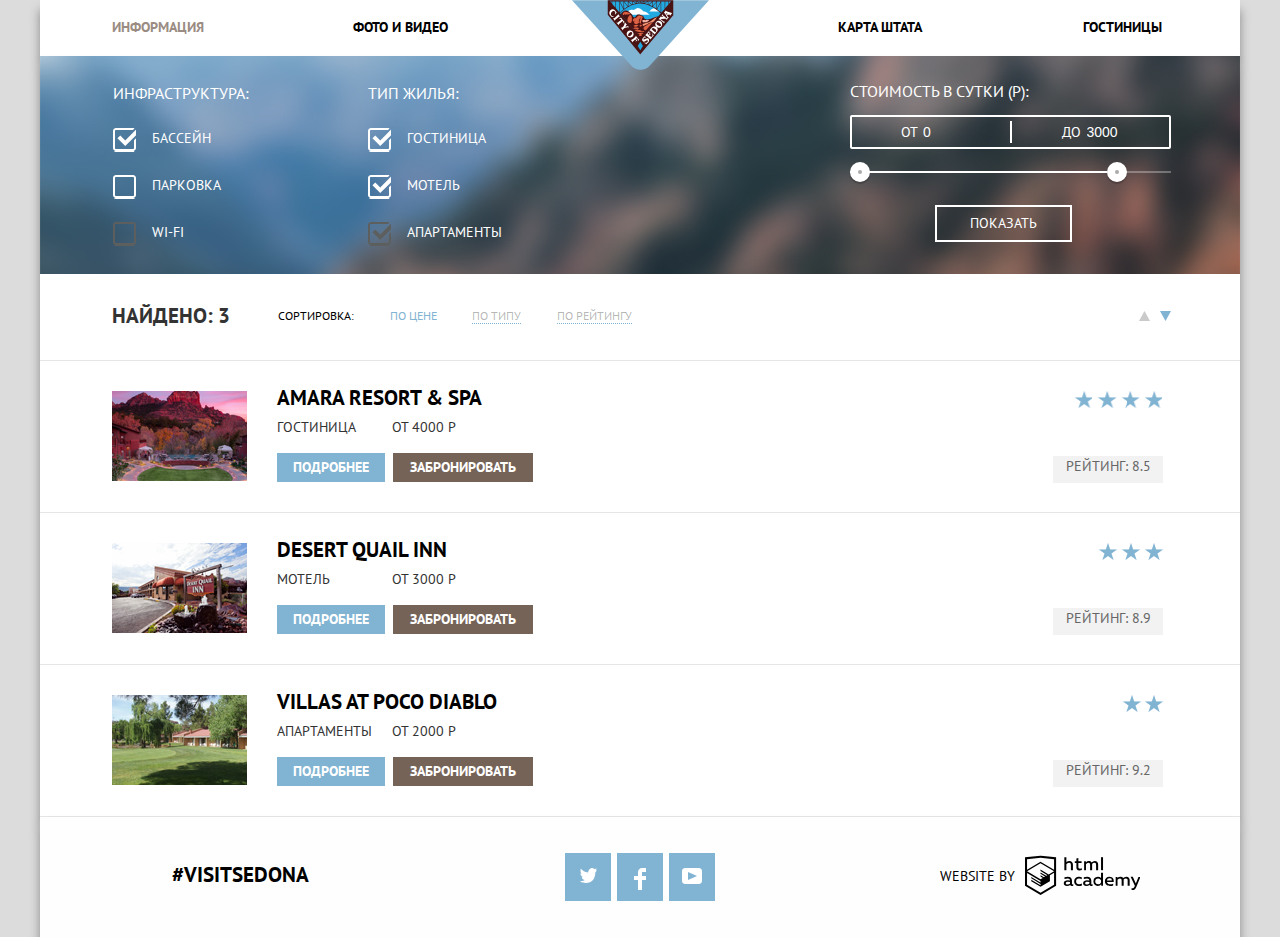
==== commit a14a908d: "Защита 2" ====
--- a/catalog.html
+++ b/catalog.html
@@ -3,11 +3,10 @@
 <head>
   <meta charset="utf-8">
   <title>HTML Academy: Седона</title>
-  <link rel="stylesheet" type="text/css" href="css/css-sedona.css">
+  <link rel="stylesheet" type="text/css" href="css/css-sedona.min.css">
   <link href="https://fonts.googleapis.com/css?family=PT+Sans:400,700&display=swap&subset=cyrillic-ext" rel="stylesheet"> 
 </head>
 <body>
-
  <header class="header">
   <h1 class="visually-hidden"> Город Седона для туристов </h1>
   <a href="index.html"> <img class="main-nav-logo" src="img/logo.svg" width="137" height="70" alt="Логотип Седона"> </a>
@@ -19,16 +18,13 @@
       <li class="nav-item nav-item-map"> <a href="#map"> Карта штата </a> </li>
       <li class="nav-item nav-item-hotels"> <a href="catalog.html"> Гостиницы  </a>  </li>
     </ul>
-
   </nav>
-
 </header>
 
 <div class="all">
   <main>
    <form action="#" method="get">
     <div class="filters-wrapper">
-
      <section class="section-checkboxes"> 
       <h2 class="visually-hidden"> Инфраструктура </h2>
       <fieldset class="fieldset-filters" >
@@ -41,56 +37,46 @@
               Бассейн 
             </label>
           </li>
-
           <li>
            <label class="check option" for="checkbox_parking"> 
              <input class="check-input visually-hidden" type="checkbox" name="parking" id="checkbox_parking"  > 
              <span class="check_box"> </span> Парковка 
            </label> 
          </li>
-
          <li>
           <label class="check option" for="checkbox_wi-fi">
            <input class="check-input visually-hidden" type="checkbox" name="wi-fi" id="checkbox_wi-fi" disabled>
            <span class="check_box"> </span> WI-Fi
          </label>
        </li>
-
      </ul>
    </fieldset>
  </section>
 
 
-
-
-
-
- <section class="section-checkboxes " > 
+ <section class="section-checkboxes"> 
   <h2 class="visually-hidden"> Тип жилья </h2>
   <fieldset class="fieldset-filters">
     <legend class="legend"> Тип жилья: </legend>
-    <ul class="list-filters-checkboxes ">
+    <ul class="list-filters-checkboxes">
       <li>
         <label class="check option" for="checkbox_swimming_hotel"> 
           <input class="check-input visually-hidden" type="checkbox" name="hotel" id="checkbox_swimming_hotel" checked>  
           <span class="check_box"> </span> Гостиница 
         </label>
       </li>
-
       <li>
        <label class="check option" for="checkbox_motel"> 
          <input  class="check-input visually-hidden" type="checkbox" name="motel" id="checkbox_motel" checked> 
          <span class="check_box"> </span> Мотель
        </label> 
      </li>
-
      <li>
       <label class="check option" for="checkbox_apartments">
        <input  class="check-input visually-hidden" type="checkbox" name="apartments" id="checkbox_apartments" checked disabled> 
        <span class="check_box"> </span> Апартаменты
      </label>
    </li>
-
  </ul>
 </fieldset>
 </section>
@@ -99,30 +85,24 @@
 <section class="section-prices">
   <h2 class="visually-hidden"> Цены  </h2>
   <p class="price-fornight"> Стоимость в сутки (р): </p>
-
   <div class="prices">
-    <div class="price-amount">  <label class="min-price"> от <input type="text" name="min-price" value="0"></label>  </div> 
-    <div class="price-amount" > <label class="max-price"> до <input type="text" name="max-price" value="3000"></label>    </div>
-
+    <div class="price-amount"> <label class="min-price"> от <input type="text" name="min-price" value="0"></label>  
+    </div> 
+    <div class="price-amount"> <label class="max-price"> до <input type="text" name="max-price" value="3000"></label>    
+    </div>
   </div>
-
   <div class="range-controls">
     <div class="scale">
       <div class="bar"> </div>
     </div>
-
     <div class="range range1"> </div>
     <div class="range range2"> </div>
   </div>
-
-
-  <button class="show-button" type="submit">Показать </button>
-
+  <button class="show-button" type="submit">Показать 
+  </button>
 </section>
 </div>
 </form>
-
-
 
 <div class="results">
   <div>
@@ -135,39 +115,32 @@
    <li> <a href="#">  По рейтингу </a> </li>
  </ul>
  <div class="result-arrow-wrapper">
-  <button class="results-arrow first" type="button"> 
+  <button aria-label="Стрелка сортировки" class="results-arrow first" type="button"> 
     <svg version="1.1"  xmlns="http://www.w3.org/2000/svg" xmlns:xlink="http://www.w3.org/1999/xlink" x="0px" y="0px"
     width="11px" height="10px" viewBox="0 0 11 10" enable-background="new 0 0 11 10" xml:space="preserve">
     <polygon  points="5.5,0 0,10 11,10 "/>
   </svg>
 </button> 
 
-<button class="results-arrow" type="button">
+<button aria-label="Стрелка сортировки" class="results-arrow" type="button">
   <svg version="1.1"  xmlns="http://www.w3.org/2000/svg" xmlns:xlink="http://www.w3.org/1999/xlink" x="0px" y="0px"
   width="11px" height="10px" viewBox="0 0 11 10" enable-background="new 0 0 11 10" xml:space="preserve">
   <polyline points="5.5,10 0,0 11,0 "/>
 </svg> 
-
 </button>
 </div>
 </div>
 
 
-
-
-
-
 <div class="hotel-wrapper">
-
   <h2 class="visually-hidden"> Список отелей </h2>
-
   <ul class="hotels-list">
-    <li class="hotels-list-items "> 
+    <li class="hotels-list-items"> 
       <div>
         <img src="img/amara.jpg" width="135"   height="90" alt="Фото Гостиницы Amara resort">
       </div>
       <div class="hotels-items">
-        <h3> AMARA RESORT & SPA </h3>
+        <h3> <a href="#"> AMARA RESORT & SPA </a> </h3>
         <div class="hotels-costs">
           <p> Гостиница  </p>
           <p> от 4000 р </p>
@@ -175,25 +148,17 @@
         <a class="link-about" href="#"> Подробнее </a>
         <button class="book-button" type="button"> Забронировать  </button>
       </div>
-
       <div class="marks">
         <i class="stars stars-four"> </i> <!-- stars-->
         <span  class="rating"> Рейтинг: 8.5 </span>
       </div>
-
     </li>
-
-
-
-
-
     <li class="hotels-list-items"> 
       <div>
         <img src="img/desert.jpg" width="135"   height="90" alt="Фото мотеля Desert ">
       </div>
-
       <div class="hotels-items">
-        <h3> DESERT QUAIL INN </h3>
+        <h3> <a href="#">  DESERT QUAIL INN </a> </h3>
         <div class="hotels-costs">
           <p> Мотель </p> 
           <p> от 3000 р </p>
@@ -206,14 +171,12 @@
         <span class="rating"> Рейтинг: 8.9 </span>
       </div>
     </li> 
-
-
     <li class="hotels-list-items last"> 
       <div>
         <img src="img/diablo.jpg" width="135"   height="90" alt="Фото апартаментов VILLAS ">
       </div>
       <div class="hotels-items">
-        <h3> VILLAS AT POCO DIABLO </h3>
+        <h3> <a href="#">  VILLAS AT POCO DIABLO  </a></h3>
         <div class="hotels-costs">
           <p> Апартаменты </p> 
           <p> от 2000 р </p>
@@ -227,9 +190,7 @@
       </div>
     </li>
   </ul>
-
-</div>
-
+</div>
 </main>
 </div>
 
@@ -239,37 +200,32 @@
       <a class="visit-sedona" href="#"> #VisitSedona </a>  
     </div>
 
-    <div >
+    <div class="social-button-wrapper">
       <ul class="social-button">
-        <li class="button">
-          <a href="#" aria-label="ссылка на сайт Твитер">
-            <img class="logo-social" src ="img/t1.svg" width="17" height="15" alt="Логотип сайта Твитер"> 
-          </a>  
+        <li class="button"> <a href="#" aria-label="ссылка на сайт Твитер"> <img class="logo-social" src ="img/t1.svg" width="17" height="15" alt="Логотип сайта Твитер"> </a>  
         </li> 
-        <li class="button"> <a href="#" aria-label="ссылка на сайт Фейсбук"> <img class="logo-social" src ="img/fb-icon1.svg" width="12" height="22" alt="Логотип сайта Фейсбук"> </a>  </li> 
-        <li class="button"> <a href="#" aria-label="ссылка на сайт Ютуб"> <img  class="logo-social" src ="img/youtube1.svg" width="20" height="16" alt="Логотип сайта Ютуб"> </a>  </li> 
+        <li class="button"> <a href="#" aria-label="ссылка на сайт Фейсбук"> <img class="logo-social" src ="img/fb-icon1.svg" width="12" height="22" alt="Логотип сайта Фейсбук"> </a>  
+        </li> 
+        <li class="button"> <a href="#" aria-label="ссылка на сайт Ютуб"> <img  class="logo-social" src ="img/youtube1.svg" width="20" height="16" alt="Логотип сайта Ютуб"> </a>  
+        </li> 
       </ul>
     </div>
-
-
-
-
+    
     <div class="academy">
-      <div>
+      <div class="reference-wrapper">
         <p class="reference"> WEBSITE BY</p>
       </div>
-      <div>
-        <a class="link-academy" href="#" > 
+      <div class="link-academy-wrapper">
+        <a class="link-academy" href="https://htmlacademy.ru/intensive/htmlcss"> 
           <img src="img/logo_name.svg" width="115" height="41" alt="Логотип HTML Academy">  
         </a>
       </div>
     </div>
-
   </footer>
 </div>
 
+
 </body>
-
 </html>
 
 
--- a/css/css-sedona.min.css
+++ b/css/css-sedona.min.css
@@ -0,0 +1 @@
+body{padding:0;margin:0;font-family:"PT Sans",Arial,sans-serif;font-size:14px;font-weight:400;text-transform:uppercase;line-height:21px;color:#333;background-color:#dcdcdc;background-position:center;background-repeat:no-repeat}li,ul{margin:0;padding:0}.visually-hidden{position:absolute;width:1px;height:1px;margin:-1px;border:0;padding:0;clip:rect(0 0 0 0);overflow:hidden}a{text-decoration:none}.all,.footer-wrapper,.header,.main{width:1200px;margin:0 auto;background-color:#fff;box-shadow:0 10px 10px #888}.main-nav-logo{position:absolute;left:calc(50% - 68px)}.nav-list{list-style:none;display:flex;justify-content:space-between}.nav-item{width:236px;height:56px;text-align:center;padding-top:14px;box-sizing:border-box}.nav-item a{color:#000;font-weight:700;line-height:26px;text-transform:uppercase}.nav-item a:hover{color:#81b3d2}.nav-item a:active{color:#847870}.nav-item a:focus{color:#ababab}.nav-item-info a{color:#9a8c83}.nav-item-photo{margin-right:238px}.welcome{background-image:url("../img/background photo.jpg");background-repeat:no-repeat;background-color:#fff;background-position:center -12px;background-size:cover;text-align:center;padding-top:76px}.welcome-title .title{width:508px;text-align:center;padding-top:44px;padding-left:343px}.welcome-title .reasons{padding-top:11px;padding-left:356px}.welcome-text{padding-bottom:15px}.welcome::after{content:"";display:block;height:57px;background-image:url(../img/polygon.png);background-size:cover}.title{color:#000;font-size:21px;font-weight:700;line-height:26px}.reasons{line-height:26px}.reason-forstay{padding-top:35px}.reason-forstay.blue{background-repeat:no-repeat;color:#fff;display:flex;justify-content:center;flex-wrap:wrap;width:1200px}.reason-forstay.grey{width:400px;background-color:#eee;background-size:1200px 256px;background-repeat:no-repeat;text-align:center;padding-bottom:45px;padding-top:47px}.reason-forstay-list{list-style:none;display:flex}.wrap{flex-wrap:wrap}.reason-wrapper{width:400px;text-align:center;background-color:#81b3d2;background-size:400px 256px}.reason-wrapper h2{font-size:21px;font-weight:700;width:151px;padding-top:47px;margin:0 auto;padding-left:0}.reason-forstay span{display:block;padding-top:24px}.reason-forstay p{margin:19px auto;box-sizing:border-box}.reason-text.one{width:283px}.reason-text.second{width:312px}.reason-forstay.grey p{width:261px}.reason-wrapper.second{order:1}.foto-wrapper{width:800px}.foto-wrapper img{display:block}.reason-forstay h3{width:155px;margin:0 auto;line-height:21px;font-size:21px;font-weight:700;text-align:center}.advantages-list{display:flex;list-style:none;justify-content:space-around}.advantages-list h3{line-height:21px;font-size:21px;font-weight:700;text-align:center;margin-top:12px}.advantages-list-icon{width:120px;height:110px;background-repeat:no-repeat;background-position:center 15px}.background-living{background-image:url(../img/icon1-1.svg);background-position:center 21px}.background-eat{background-image:url(../img/icon1-3.svg);background-position:center 21px}.background-presents{background-image:url(../img/icon1-2.svg);background-position:center 16px}.advantages{color:#000;width:100%;margin-bottom:33px}.advantages-list div{margin:0 auto}.advantages-list li{padding-top:40px;text-align:center;width:309px}.best-deals-forstay{position:relative}.best-deals-forstay h2{font-size:30px;font-weight:700;line-height:36px;text-align:center;padding-top:22px}.best-deals-forstay p{text-align:center;line-height:14px}.sedona-bymap{padding-top:123px}.search-wrapper{position:absolute;top:177px;left:0;width:100%}.search{width:568px;height:480px;background-color:#fff;margin:0 auto;overflow:hidden}.form{display:flex;flex-wrap:wrap;justify-content:center;padding-top:55px}.hidden-form{height:85px}.form-line{width:478px;display:flex}.form-line2{padding-top:25px;padding-bottom:29px}.form-line3{padding-bottom:52px}.hotel-search{width:568px;height:86px;color:#fff;font-size:21px;text-transform:uppercase;line-height:26px;font-family:"PT Sans",Arial,sans-serif;text-align:center;background-color:#766357;margin:0;font-weight:700;box-sizing:border-box;border:none}.hotel-search:hover{background-color:#604e43}.hotel-search:active{background-color:#503e33;color:#847870}.info{width:120px;font-weight:700;line-height:26px;text-transform:uppercase;color:#000;margin-right:3px;padding-top:5px;padding-left:10px;box-sizing:border-box}.age{width:38px;margin:0;text-transform:uppercase;font-weight:700;text-align:center;background-color:#f2f2f2;border:none}.info-age{margin-left:20px}.info-age-child{width:69px;font-weight:700;line-height:26px;text-transform:uppercase;color:#000;margin-left:43px;padding-top:7px}.text{background-color:#f2f2f2;border:1px solid #fff;width:290px;height:38px;text-transform:uppercase;font-weight:700;padding-left:10px}.text:hover{background-color:#ebebeb}.text:focus{background-color:#fff;border:2px solid #ebebeb}.calendar{border:none;padding-left:13px;background-color:#f2f2f2}@keyframes crescendo{0%{transform:scale(.8)}100%{transform:scale(1.1)}}.submit-animation{animation:crescendo 2s alternate ease-in;animation-iteration-count:3}.calendar path,.calendar rect{fill:#ababab}.calendar:hover path,.calendar:hover rect{fill:#000}.calendar:active path,.calendar:active rect{fill:#81b3d2}.form-small-button{width:38px;height:38px;margin:0;background-color:#f2f2f2;border:none;color:#ababab;font-weight:700;font-size:23px;font-family:"PT Sans",Arial,sans-serif}.form-small-button:hover{color:#000}.form-small-button:active{color:#81b3d2}.form-line3{display:flex}.submit-button{color:#fff;font-size:21px;font-family:"PT Sans",Arial,sans-serif;font-weight:700;line-height:26px;text-transform:uppercase;background-color:#81b3d2;padding:5px 120px;width:458px;height:58px;border:none}.submit-button:hover{background-color:#669ec0}.submit-button:active{background-color:#5496bd;color:#80b1ce}.footer-wrapper.index{position:relative}.footer{display:flex;background-color:#f4f2ef;height:120px}.footer.index{width:100%;position:absolute;bottom:4px;left:0;opacity:.9}.footer.catalog{color:#fefefe}footer .visit-sedona{color:#000;font-size:21px;font-weight:700;line-height:26px;text-transform:uppercase}.visit{width:400px;padding-top:45px;box-sizing:border-box;text-align:center}.social-button-wrapper{width:400px;padding:0;box-sizing:border-box}.social-button{list-style:none;display:flex;justify-content:center}.button{padding-top:36px;margin-left:6px}.button:first-child{margin-left:0}.button a{display:inline-block;vertical-align:top;width:46px;height:33px;text-align:center;background-color:#81b3d2;padding-top:15px}.button a:hover{background-color:#669ec0}.button a:active{background-color:#669ec0}.button a:active img{opacity:.3}.link-academy-wrapper{margin-left:10px}.reference-wrapper{padding-top:8px}.reference{line-height:26px;font-family:"PT Sans",Arial,sans-serif;font-size:14px;color:#000;font-size:14px;text-transform:uppercase;margin:0}.academy{width:400px;display:flex;padding-top:38px;box-sizing:border-box;justify-content:center}.link-academy{display:inline-block;vertical-align:top}.link-academy:hover img{display:none}.link-academy:active img{display:none}.link-academy::before{content:"";background-image:url(../img/logo_name_hover.svg);width:115px;height:40px;display:none}.link-academy:hover::before{display:block}.link-academy:active::before{display:block;background-image:url(../img/logo_name_active.svg);width:115px;height:40px;background-size:cover}.catalog{background-color:#fefefe}.filters-wrapper{height:218px;display:flex;background-image:url(../img/filter_background.jpg);background-repeat:no-repeat;background-size:1200px 800px;background-position:center;background-color:#47759e}.section-checkboxes{width:200px;margin-right:55px;margin-top:27px}.section-checkboxes:first-child{margin-left:45px}.hotels-list-items{padding:72px}.list-filters-checkboxes{list-style:none;margin-top:11px}.list-filters-checkboxes li{padding:13px 3px;padding-left:62px}.option{margin:5px}.check-input{-webkit-appearance:none;position:absolute;left:5px}.check_box{position:absolute;width:23px;height:24px;background-image:url(../img/checkbox-off.svg);margin-left:-39px}.check-input:checked+.check_box{background-image:url(../img/checkbox-on.svg)}.check-input:focus+.check_box{border:1px solid #00f}.check-input:disabled+.check_box{background-image:url('../img/checkbox-off - desabled.svg')}.check-input:checked:disabled+.check_box{background-image:url('../img/checkbox-on - desabled.svg')}.list-filters-checkboxes input[type=checkbox]{margin-right:18px}.fieldset-filters{color:#fff;border:0;margin:0;padding:0}.hotels-list{list-style:none;margin:0}.hotel-wrapper li{border-top:1px solid #e5e5e5}.hotels-list-items.last{border-bottom:1px solid #e5e5e5}.legend{font-size:16px;text-transform:uppercase;margin-left:26px;color:#fff}.section-prices{color:#fff;margin-left:255px}.price-fornight{font-size:16px;line-height:21px;text-transform:uppercase;margin-top:25px;margin-bottom:13px}.prices{position:relative;width:317px;height:30px;border:2px solid #fff;border-radius:2px;display:flex;align-items:center}.price-amount label{display:inline-block;width:162px;font-size:14px;vertical-align:top;cursor:pointer;color:#fff;text-align:center}.price-amount input{width:40px;height:12px;font-size:14px;line-height:38px;margin:0;cursor:pointer;background:0 0;border:none;color:#fff}.prices::after{content:"";position:absolute;top:50%;left:50%;width:2px;height:22px;background:#fff;transform:translate(-50%,-50%)}.range-controls{position:relative;margin-top:22px}.scale{height:2px;background-color:rgba(255,255,255,.3)}.bar{width:80%;height:2px;background-color:#fff}.range{position:absolute;top:-9px;height:4px;width:4px;background-color:#ababab;border:8px solid #fff;border-radius:50%;box-shadow:0 2px 1px 0 rgba(0,1,1,.2);cursor:pointer}.range2{left:80%}.range:hover{background-color:#1c4f80;border:10px solid #fff}.show-button{font-family:"PT Sans",Arial,sans-serif;font-size:14px;line-height:21px;text-transform:uppercase;background-color:transparent;border:2px solid #fff;color:#fff;padding:6px 33px;margin-top:32px;margin-left:85px}.show-button:hover{background-color:#fff;color:#000}.results-text{font-size:21px;font-weight:700;line-height:26px;text-transform:uppercase;padding-left:72px}.results{display:flex}.results-sorting{list-style:none;display:flex;justify-content:space-between;width:354px;padding-top:25px;margin-left:48px;font-size:12px;font-weight:400;line-height:18px;text-transform:uppercase}.results-sorting a{color:rgba(0,0,0,.302);border-bottom:1px dotted #81b3d2}.results-sorting a:hover{color:#81b3d2}.results-sorting a:active{color:#000;border-bottom:none}.results-selected a{color:#81b3d2;border-bottom:none}.results-title{color:#000}.book-button{display:inline-block;font-family:"PT Sans",Arial,sans-serif;vertical-align:middle;text-transform:uppercase;font-size:14px;font-weight:700;line-height:21px;background-color:#766357;color:#fff;border:none;margin-left:4px;padding:4px 17px;margin-top:9px}.book-button:hover{background-color:#604e43}.book-button:active{background-color:#604e43;color:#73645c}.link-about{display:inline-block;vertical-align:middle;color:#fff;font-weight:700;line-height:21px;text-transform:uppercase;background-color:#81b3d2;padding:4px 16px;margin-top:9px}.link-about:hover{background-color:#669ec0}.link-about:active{background-color:#669ec0;color:#86b5d0}.hotels-items{margin-left:30px}.hotels-list-items h3{color:#000;font-size:21px;font-weight:700;line-height:26px;text-transform:uppercase;margin-top:-6px;margin-bottom:0}.hotels-list-items h3 a{color:#000}.hotels-list-items h3 a:hover{color:#81b3d2}.hotels-list-items h3 a:active{color:#c3c3c3}.hotels-costs{display:flex;width:179px;justify-content:space-between}.hotels-list-items p{margin:6px 0}.hotels-list-items{display:flex;padding-top:30px;padding-bottom:25px}.stars{height:17px;width:20px;display:block;background-image:url(../img/star.svg);background-repeat:repeat;background-repeat:space;margin-bottom:48px}.stars-four{width:88px}.stars-three{width:64px}.stars-two{width:40px}.marks{display:flex;flex-direction:column;align-items:flex-end;margin-left:520px}.results{padding-top:8px;padding-bottom:10px}.results-arrow{border:none;background-color:transparent;padding-left:0}.results-arrow polyline{fill:#81b3d2}.results-arrow polygon{fill:#cacaca}.results-arrow:hover polyline{fill:#000}.results-arrow:hover polygon{fill:#000}.results-arrow:active polyline{fill:#81b3d2}.results-arrow:active polygon{fill:#81b3d2}.first{margin:4px}.result-arrow-wrapper{display:flex;width:545px;justify-content:flex-end}.rating{height:27px;width:110px;background-color:#f2f2f2;color:#666;line-height:21px;text-transform:uppercase;text-align:center}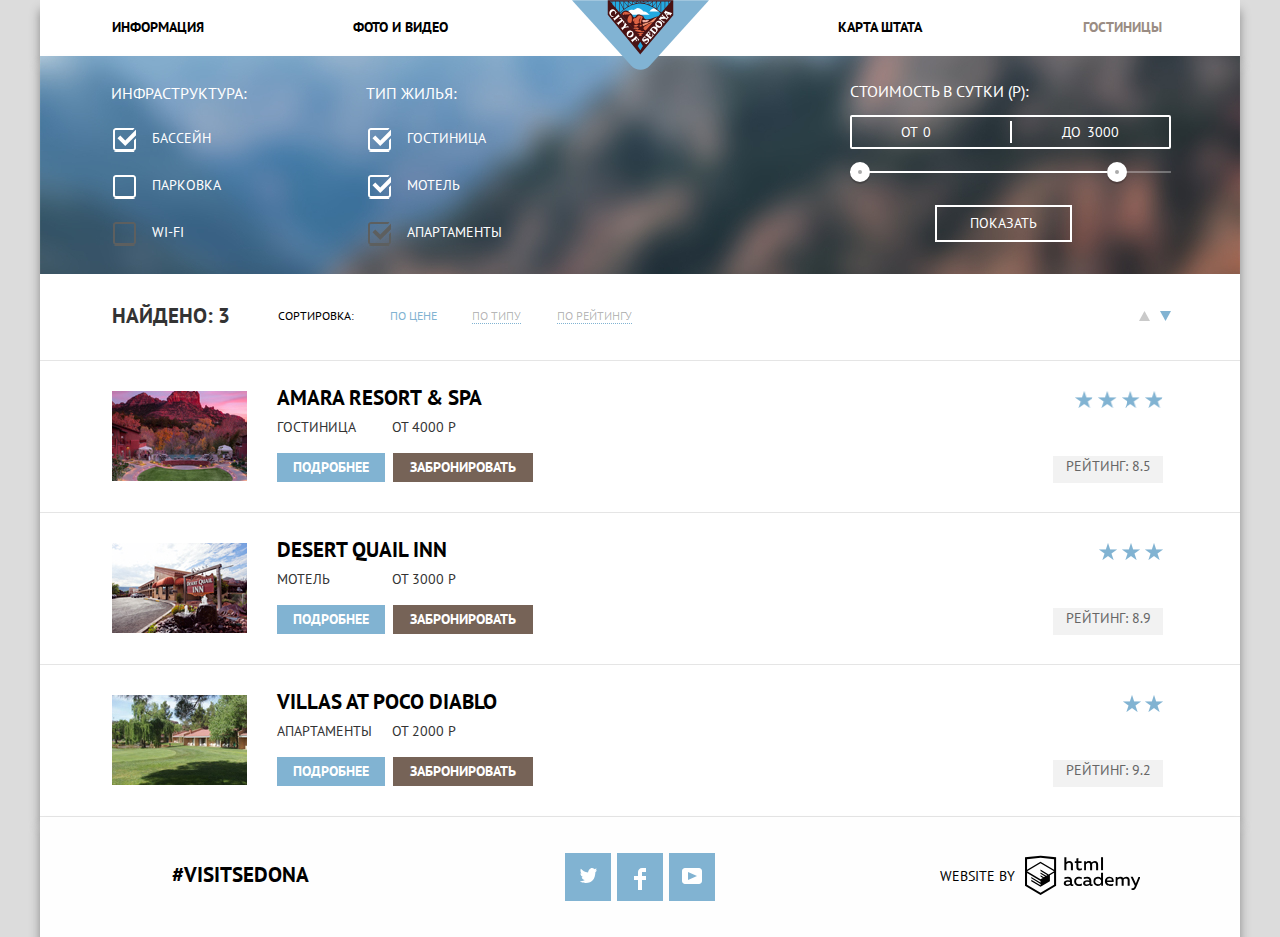
==== commit 7f1b4611: "Защита 3" ====
--- a/catalog.html
+++ b/catalog.html
@@ -3,6 +3,7 @@
 <head>
   <meta charset="utf-8">
   <title>HTML Academy: Седона</title>
+  <link rel="stylesheet" type="text/css" href="css/normalize.min.css">
   <link rel="stylesheet" type="text/css" href="css/css-sedona.min.css">
   <link href="https://fonts.googleapis.com/css?family=PT+Sans:400,700&display=swap&subset=cyrillic-ext" rel="stylesheet"> 
 </head>
@@ -13,14 +14,13 @@
 
   <nav class="main-nav">
     <ul class="nav-list"> 
-      <li class="nav-item nav-item-info"> <a href="info.html"> Информация  </a>  </li> 
-      <li class="nav-item nav-item-photo"> <a href="foto.html"> Фото и видео  </a> </li>
-      <li class="nav-item nav-item-map"> <a href="#map"> Карта штата </a> </li>
-      <li class="nav-item nav-item-hotels"> <a href="catalog.html"> Гостиницы  </a>  </li>
+      <li class="nav-item nav-item-info"> <a href="index.html"> Информация  </a>  </li> 
+      <li class="nav-item nav-item-photo"> <a href="#"> Фото и видео  </a> </li>
+      <li class="nav-item nav-item-map"> <a href="index.html#map"> Карта штата </a> </li>
+      <li class="nav-item nav-item-hotels selected"> <a href="catalog.html"> Гостиницы  </a>  </li>
     </ul>
   </nav>
 </header>
-
 <div class="all">
   <main>
    <form action="#" method="get">
@@ -53,7 +53,6 @@
    </fieldset>
  </section>
 
-
  <section class="section-checkboxes"> 
   <h2 class="visually-hidden"> Тип жилья </h2>
   <fieldset class="fieldset-filters">
@@ -81,7 +80,6 @@
 </fieldset>
 </section>
 
-
 <section class="section-prices">
   <h2 class="visually-hidden"> Цены  </h2>
   <p class="price-fornight"> Стоимость в сутки (р): </p>
--- a/css/css-sedona.min.css
+++ b/css/css-sedona.min.css
@@ -1 +1 @@
-body{padding:0;margin:0;font-family:"PT Sans",Arial,sans-serif;font-size:14px;font-weight:400;text-transform:uppercase;line-height:21px;color:#333;background-color:#dcdcdc;background-position:center;background-repeat:no-repeat}li,ul{margin:0;padding:0}.visually-hidden{position:absolute;width:1px;height:1px;margin:-1px;border:0;padding:0;clip:rect(0 0 0 0);overflow:hidden}a{text-decoration:none}.all,.footer-wrapper,.header,.main{width:1200px;margin:0 auto;background-color:#fff;box-shadow:0 10px 10px #888}.main-nav-logo{position:absolute;left:calc(50% - 68px)}.nav-list{list-style:none;display:flex;justify-content:space-between}.nav-item{width:236px;height:56px;text-align:center;padding-top:14px;box-sizing:border-box}.nav-item a{color:#000;font-weight:700;line-height:26px;text-transform:uppercase}.nav-item a:hover{color:#81b3d2}.nav-item a:active{color:#847870}.nav-item a:focus{color:#ababab}.nav-item-info a{color:#9a8c83}.nav-item-photo{margin-right:238px}.welcome{background-image:url("../img/background photo.jpg");background-repeat:no-repeat;background-color:#fff;background-position:center -12px;background-size:cover;text-align:center;padding-top:76px}.welcome-title .title{width:508px;text-align:center;padding-top:44px;padding-left:343px}.welcome-title .reasons{padding-top:11px;padding-left:356px}.welcome-text{padding-bottom:15px}.welcome::after{content:"";display:block;height:57px;background-image:url(../img/polygon.png);background-size:cover}.title{color:#000;font-size:21px;font-weight:700;line-height:26px}.reasons{line-height:26px}.reason-forstay{padding-top:35px}.reason-forstay.blue{background-repeat:no-repeat;color:#fff;display:flex;justify-content:center;flex-wrap:wrap;width:1200px}.reason-forstay.grey{width:400px;background-color:#eee;background-size:1200px 256px;background-repeat:no-repeat;text-align:center;padding-bottom:45px;padding-top:47px}.reason-forstay-list{list-style:none;display:flex}.wrap{flex-wrap:wrap}.reason-wrapper{width:400px;text-align:center;background-color:#81b3d2;background-size:400px 256px}.reason-wrapper h2{font-size:21px;font-weight:700;width:151px;padding-top:47px;margin:0 auto;padding-left:0}.reason-forstay span{display:block;padding-top:24px}.reason-forstay p{margin:19px auto;box-sizing:border-box}.reason-text.one{width:283px}.reason-text.second{width:312px}.reason-forstay.grey p{width:261px}.reason-wrapper.second{order:1}.foto-wrapper{width:800px}.foto-wrapper img{display:block}.reason-forstay h3{width:155px;margin:0 auto;line-height:21px;font-size:21px;font-weight:700;text-align:center}.advantages-list{display:flex;list-style:none;justify-content:space-around}.advantages-list h3{line-height:21px;font-size:21px;font-weight:700;text-align:center;margin-top:12px}.advantages-list-icon{width:120px;height:110px;background-repeat:no-repeat;background-position:center 15px}.background-living{background-image:url(../img/icon1-1.svg);background-position:center 21px}.background-eat{background-image:url(../img/icon1-3.svg);background-position:center 21px}.background-presents{background-image:url(../img/icon1-2.svg);background-position:center 16px}.advantages{color:#000;width:100%;margin-bottom:33px}.advantages-list div{margin:0 auto}.advantages-list li{padding-top:40px;text-align:center;width:309px}.best-deals-forstay{position:relative}.best-deals-forstay h2{font-size:30px;font-weight:700;line-height:36px;text-align:center;padding-top:22px}.best-deals-forstay p{text-align:center;line-height:14px}.sedona-bymap{padding-top:123px}.search-wrapper{position:absolute;top:177px;left:0;width:100%}.search{width:568px;height:480px;background-color:#fff;margin:0 auto;overflow:hidden}.form{display:flex;flex-wrap:wrap;justify-content:center;padding-top:55px}.hidden-form{height:85px}.form-line{width:478px;display:flex}.form-line2{padding-top:25px;padding-bottom:29px}.form-line3{padding-bottom:52px}.hotel-search{width:568px;height:86px;color:#fff;font-size:21px;text-transform:uppercase;line-height:26px;font-family:"PT Sans",Arial,sans-serif;text-align:center;background-color:#766357;margin:0;font-weight:700;box-sizing:border-box;border:none}.hotel-search:hover{background-color:#604e43}.hotel-search:active{background-color:#503e33;color:#847870}.info{width:120px;font-weight:700;line-height:26px;text-transform:uppercase;color:#000;margin-right:3px;padding-top:5px;padding-left:10px;box-sizing:border-box}.age{width:38px;margin:0;text-transform:uppercase;font-weight:700;text-align:center;background-color:#f2f2f2;border:none}.info-age{margin-left:20px}.info-age-child{width:69px;font-weight:700;line-height:26px;text-transform:uppercase;color:#000;margin-left:43px;padding-top:7px}.text{background-color:#f2f2f2;border:1px solid #fff;width:290px;height:38px;text-transform:uppercase;font-weight:700;padding-left:10px}.text:hover{background-color:#ebebeb}.text:focus{background-color:#fff;border:2px solid #ebebeb}.calendar{border:none;padding-left:13px;background-color:#f2f2f2}@keyframes crescendo{0%{transform:scale(.8)}100%{transform:scale(1.1)}}.submit-animation{animation:crescendo 2s alternate ease-in;animation-iteration-count:3}.calendar path,.calendar rect{fill:#ababab}.calendar:hover path,.calendar:hover rect{fill:#000}.calendar:active path,.calendar:active rect{fill:#81b3d2}.form-small-button{width:38px;height:38px;margin:0;background-color:#f2f2f2;border:none;color:#ababab;font-weight:700;font-size:23px;font-family:"PT Sans",Arial,sans-serif}.form-small-button:hover{color:#000}.form-small-button:active{color:#81b3d2}.form-line3{display:flex}.submit-button{color:#fff;font-size:21px;font-family:"PT Sans",Arial,sans-serif;font-weight:700;line-height:26px;text-transform:uppercase;background-color:#81b3d2;padding:5px 120px;width:458px;height:58px;border:none}.submit-button:hover{background-color:#669ec0}.submit-button:active{background-color:#5496bd;color:#80b1ce}.footer-wrapper.index{position:relative}.footer{display:flex;background-color:#f4f2ef;height:120px}.footer.index{width:100%;position:absolute;bottom:4px;left:0;opacity:.9}.footer.catalog{color:#fefefe}footer .visit-sedona{color:#000;font-size:21px;font-weight:700;line-height:26px;text-transform:uppercase}.visit{width:400px;padding-top:45px;box-sizing:border-box;text-align:center}.social-button-wrapper{width:400px;padding:0;box-sizing:border-box}.social-button{list-style:none;display:flex;justify-content:center}.button{padding-top:36px;margin-left:6px}.button:first-child{margin-left:0}.button a{display:inline-block;vertical-align:top;width:46px;height:33px;text-align:center;background-color:#81b3d2;padding-top:15px}.button a:hover{background-color:#669ec0}.button a:active{background-color:#669ec0}.button a:active img{opacity:.3}.link-academy-wrapper{margin-left:10px}.reference-wrapper{padding-top:8px}.reference{line-height:26px;font-family:"PT Sans",Arial,sans-serif;font-size:14px;color:#000;font-size:14px;text-transform:uppercase;margin:0}.academy{width:400px;display:flex;padding-top:38px;box-sizing:border-box;justify-content:center}.link-academy{display:inline-block;vertical-align:top}.link-academy:hover img{display:none}.link-academy:active img{display:none}.link-academy::before{content:"";background-image:url(../img/logo_name_hover.svg);width:115px;height:40px;display:none}.link-academy:hover::before{display:block}.link-academy:active::before{display:block;background-image:url(../img/logo_name_active.svg);width:115px;height:40px;background-size:cover}.catalog{background-color:#fefefe}.filters-wrapper{height:218px;display:flex;background-image:url(../img/filter_background.jpg);background-repeat:no-repeat;background-size:1200px 800px;background-position:center;background-color:#47759e}.section-checkboxes{width:200px;margin-right:55px;margin-top:27px}.section-checkboxes:first-child{margin-left:45px}.hotels-list-items{padding:72px}.list-filters-checkboxes{list-style:none;margin-top:11px}.list-filters-checkboxes li{padding:13px 3px;padding-left:62px}.option{margin:5px}.check-input{-webkit-appearance:none;position:absolute;left:5px}.check_box{position:absolute;width:23px;height:24px;background-image:url(../img/checkbox-off.svg);margin-left:-39px}.check-input:checked+.check_box{background-image:url(../img/checkbox-on.svg)}.check-input:focus+.check_box{border:1px solid #00f}.check-input:disabled+.check_box{background-image:url('../img/checkbox-off - desabled.svg')}.check-input:checked:disabled+.check_box{background-image:url('../img/checkbox-on - desabled.svg')}.list-filters-checkboxes input[type=checkbox]{margin-right:18px}.fieldset-filters{color:#fff;border:0;margin:0;padding:0}.hotels-list{list-style:none;margin:0}.hotel-wrapper li{border-top:1px solid #e5e5e5}.hotels-list-items.last{border-bottom:1px solid #e5e5e5}.legend{font-size:16px;text-transform:uppercase;margin-left:26px;color:#fff}.section-prices{color:#fff;margin-left:255px}.price-fornight{font-size:16px;line-height:21px;text-transform:uppercase;margin-top:25px;margin-bottom:13px}.prices{position:relative;width:317px;height:30px;border:2px solid #fff;border-radius:2px;display:flex;align-items:center}.price-amount label{display:inline-block;width:162px;font-size:14px;vertical-align:top;cursor:pointer;color:#fff;text-align:center}.price-amount input{width:40px;height:12px;font-size:14px;line-height:38px;margin:0;cursor:pointer;background:0 0;border:none;color:#fff}.prices::after{content:"";position:absolute;top:50%;left:50%;width:2px;height:22px;background:#fff;transform:translate(-50%,-50%)}.range-controls{position:relative;margin-top:22px}.scale{height:2px;background-color:rgba(255,255,255,.3)}.bar{width:80%;height:2px;background-color:#fff}.range{position:absolute;top:-9px;height:4px;width:4px;background-color:#ababab;border:8px solid #fff;border-radius:50%;box-shadow:0 2px 1px 0 rgba(0,1,1,.2);cursor:pointer}.range2{left:80%}.range:hover{background-color:#1c4f80;border:10px solid #fff}.show-button{font-family:"PT Sans",Arial,sans-serif;font-size:14px;line-height:21px;text-transform:uppercase;background-color:transparent;border:2px solid #fff;color:#fff;padding:6px 33px;margin-top:32px;margin-left:85px}.show-button:hover{background-color:#fff;color:#000}.results-text{font-size:21px;font-weight:700;line-height:26px;text-transform:uppercase;padding-left:72px}.results{display:flex}.results-sorting{list-style:none;display:flex;justify-content:space-between;width:354px;padding-top:25px;margin-left:48px;font-size:12px;font-weight:400;line-height:18px;text-transform:uppercase}.results-sorting a{color:rgba(0,0,0,.302);border-bottom:1px dotted #81b3d2}.results-sorting a:hover{color:#81b3d2}.results-sorting a:active{color:#000;border-bottom:none}.results-selected a{color:#81b3d2;border-bottom:none}.results-title{color:#000}.book-button{display:inline-block;font-family:"PT Sans",Arial,sans-serif;vertical-align:middle;text-transform:uppercase;font-size:14px;font-weight:700;line-height:21px;background-color:#766357;color:#fff;border:none;margin-left:4px;padding:4px 17px;margin-top:9px}.book-button:hover{background-color:#604e43}.book-button:active{background-color:#604e43;color:#73645c}.link-about{display:inline-block;vertical-align:middle;color:#fff;font-weight:700;line-height:21px;text-transform:uppercase;background-color:#81b3d2;padding:4px 16px;margin-top:9px}.link-about:hover{background-color:#669ec0}.link-about:active{background-color:#669ec0;color:#86b5d0}.hotels-items{margin-left:30px}.hotels-list-items h3{color:#000;font-size:21px;font-weight:700;line-height:26px;text-transform:uppercase;margin-top:-6px;margin-bottom:0}.hotels-list-items h3 a{color:#000}.hotels-list-items h3 a:hover{color:#81b3d2}.hotels-list-items h3 a:active{color:#c3c3c3}.hotels-costs{display:flex;width:179px;justify-content:space-between}.hotels-list-items p{margin:6px 0}.hotels-list-items{display:flex;padding-top:30px;padding-bottom:25px}.stars{height:17px;width:20px;display:block;background-image:url(../img/star.svg);background-repeat:repeat;background-repeat:space;margin-bottom:48px}.stars-four{width:88px}.stars-three{width:64px}.stars-two{width:40px}.marks{display:flex;flex-direction:column;align-items:flex-end;margin-left:520px}.results{padding-top:8px;padding-bottom:10px}.results-arrow{border:none;background-color:transparent;padding-left:0}.results-arrow polyline{fill:#81b3d2}.results-arrow polygon{fill:#cacaca}.results-arrow:hover polyline{fill:#000}.results-arrow:hover polygon{fill:#000}.results-arrow:active polyline{fill:#81b3d2}.results-arrow:active polygon{fill:#81b3d2}.first{margin:4px}.result-arrow-wrapper{display:flex;width:545px;justify-content:flex-end}.rating{height:27px;width:110px;background-color:#f2f2f2;color:#666;line-height:21px;text-transform:uppercase;text-align:center}+body{padding:0;margin:0;font-family:"PT Sans",Arial,sans-serif;font-size:14px;font-weight:400;text-transform:uppercase;line-height:21px;color:#333;background-color:#dcdcdc;background-position:center;background-repeat:no-repeat}li,ul{margin:0;padding:0}.visually-hidden{position:absolute;width:1px;height:1px;margin:-1px;border:0;padding:0;clip:rect(0 0 0 0);overflow:hidden}a{text-decoration:none}.all,.footer-wrapper,.header,.main{width:1200px;margin:0 auto;background-color:#fff;box-shadow:0 10px 10px #888}.main-nav-logo{position:absolute;left:calc(50% - 68px)}.nav-list{list-style:none;display:flex;justify-content:space-between}.nav-item{width:236px;height:56px;text-align:center;padding-top:14px;box-sizing:border-box}.nav-item a{color:#000;font-weight:700;line-height:26px;text-transform:uppercase}.nav-item a:hover{color:#81b3d2}.nav-item a:active{color:#847870}.nav-item a:focus{color:#ababab}.selected a{color:#9a8c83}.nav-item-photo{margin-right:238px}.welcome{background-image:url("../img/background photo.jpg");background-repeat:no-repeat;background-color:#4e7ea5;background-position:center -12px;background-size:cover;text-align:center;padding-top:76px}.welcome-title .title{width:508px;text-align:center;padding-top:44px;padding-left:343px}.welcome-title .reasons{padding-top:11px;padding-left:356px}.welcome-text{padding-bottom:15px}.welcome::after{content:"";display:block;height:57px;background-image:url(../img/polygon.png);background-size:cover}.title{color:#000;font-size:21px;font-weight:700;line-height:26px}.reasons{line-height:26px}.reason-forstay{padding-top:35px}.reason-forstay.blue{background-repeat:no-repeat;color:#fff;display:flex;justify-content:center;flex-wrap:wrap;width:1200px}.reason-forstay.grey{width:400px;background-color:#eee;background-size:1200px 256px;background-repeat:no-repeat;text-align:center;padding-bottom:45px;padding-top:47px}.reason-forstay-list{list-style:none;display:flex}.wrap{flex-wrap:wrap}.reason-wrapper{width:400px;text-align:center;background-color:#81b3d2;background-size:400px 256px}.reason-wrapper h2{font-size:21px;font-weight:700;width:151px;padding-top:47px;margin:0 auto;padding-left:0}.reason-forstay span{display:block;padding-top:24px}.reason-forstay p{margin:19px auto;box-sizing:border-box}.reason-text.one{width:283px}.reason-text.second{width:312px}.reason-forstay.grey p{width:261px}.reason-wrapper.second{order:1}.foto-wrapper{width:800px}.foto-wrapper img{display:block}.reason-forstay h3{width:155px;margin:0 auto;line-height:21px;font-size:21px;font-weight:700;text-align:center}.advantages-list{display:flex;list-style:none;justify-content:space-around}.advantages-list li::before{display:block;content:"";width:120px;height:110px;margin:0 auto;background-repeat:no-repeat;background-position:center 15px}.item-living::before{background-image:url(../img/icon1-1.svg);background-position:center 21px}.item-eating::before{background-image:url(../img/icon1-3.svg);background-position:center 21px}.item-presents::before{background-image:url(../img/icon1-2.svg);background-position:center 16px}.advantages-list h3{line-height:21px;font-size:21px;font-weight:700;text-align:center;margin-top:12px}.advantages{color:#000;width:100%;margin-bottom:33px}.advantages-list div{margin:0 auto}.advantages-list li{padding-top:40px;text-align:center;width:309px}.best-deals-forstay{position:relative}.best-deals-forstay h2{font-size:30px;font-weight:700;line-height:36px;text-align:center;padding-top:22px}.best-deals-forstay p{text-align:center;line-height:14px}.sedona-bymap{padding-top:123px}.search-wrapper{position:absolute;top:177px;left:0;width:100%}.search{width:568px;height:480px;background-color:#fff;margin:0 auto;overflow:hidden}.form{display:flex;flex-wrap:wrap;justify-content:center;padding-top:55px}.hidden-form{height:85px}@keyframes bounce{0%{transform:translateX(0);timing-function:ease-in}37%{transform:translateX(5px);timing-function:ease-out}55%{transform:translateX(-5px);timing-function:ease-in}73%{transform:translateX(4px);timing-function:ease-out}82%{transform:translateX(-4px);timing-function:ease-in}91%{transform:translateX(2px);timing-function:ease-out}96%{transform:translateX(-2px);timing-function:ease-in}100%{transform:translateX(0);timing-function:ease-in}}.submit-error{animation:bounce;outline:0;border-color:red;animation-name:bounce;animation-duration:.5s;animation-delay:.25s}.form-line{width:478px;display:flex;align-items:flex-start}.form-line2{padding-top:29px;padding-bottom:29px}.form-line3{padding-bottom:52px}.hotel-search{width:568px;height:86px;color:#fff;font-size:21px;text-transform:uppercase;line-height:26px;font-family:"PT Sans",Arial,sans-serif;text-align:center;background-color:#766357;margin:0;font-weight:700;box-sizing:border-box;border:none}.hotel-search:hover{background-color:#604e43}.hotel-search:active{background-color:#503e33;color:#847870}.info{width:120px;font-weight:700;line-height:26px;text-transform:uppercase;color:#000;margin-right:3px;padding-top:5px;padding-left:10px;box-sizing:border-box}.age{width:38px;height:36px;margin:0 1px;text-transform:uppercase;font-weight:700;text-align:center;background-color:#f2f2f2;border:none}.info-age{margin-left:20px}.info-age-child{width:69px;font-weight:700;line-height:26px;text-transform:uppercase;color:#000;margin-left:43px;padding-top:7px}.text{background-color:#f2f2f2;border:2px solid #f2f2f2;width:290px;height:33px;text-transform:uppercase;font-weight:700;padding-left:10px}.text:hover{background-color:#ebebeb}.text:focus{background-color:#fff;border:2px solid #ebebeb}.calendar{border:none;background-color:#f2f2f2;width:41px;height:38px}@keyframes crescendo{0%{transform:scale(.8)}100%{transform:scale(1.1)}}.submit-animation{animation:crescendo 1.5s alternate ease-in;animation-iteration-count:3}.calendar path,.calendar rect{fill:#ababab}.calendar:hover path,.calendar:hover rect{fill:#000}.calendar:active path,.calendar:active rect{fill:#81b3d2}.form-small-button{width:38px;height:38px;margin:0;background-color:#f2f2f2;border:none;color:#ababab;font-weight:700;font-size:23px;font-family:"PT Sans",Arial,sans-serif}.form-small-button:hover{color:#000}.form-small-button:active{color:#81b3d2}.form-line3{display:flex}.submit-button{color:#fff;font-size:21px;font-family:"PT Sans",Arial,sans-serif;font-weight:700;line-height:26px;text-transform:uppercase;background-color:#81b3d2;padding:5px 120px;width:458px;height:58px;border:none}.submit-button:hover{background-color:#669ec0}.submit-button:active{background-color:#5496bd;color:#80b1ce}.footer-wrapper.index{position:relative}.footer{display:flex;background-color:#f4f2ef;height:120px}.footer.index{width:100%;position:absolute;bottom:4px;left:0;opacity:.9}.footer.catalog{color:#fefefe}footer .visit-sedona{color:#000;font-size:21px;font-weight:700;line-height:26px;text-transform:uppercase}.visit{width:400px;padding-top:45px;box-sizing:border-box;text-align:center}.social-button-wrapper{width:400px;padding:0;box-sizing:border-box}.social-button{list-style:none;display:flex;justify-content:center}.button{padding-top:36px;margin-left:6px}.button:first-child{margin-left:0}.button a{display:inline-block;vertical-align:top;width:46px;height:33px;text-align:center;background-color:#81b3d2;padding-top:15px}.button a:hover{background-color:#669ec0}.button a:active{background-color:#669ec0}.button a:active img{opacity:.3}.link-academy-wrapper{margin-left:10px}.reference-wrapper{padding-top:8px}.reference{line-height:26px;font-family:"PT Sans",Arial,sans-serif;font-size:14px;color:#000;font-size:14px;text-transform:uppercase;margin:0}.academy{width:400px;display:flex;padding-top:38px;box-sizing:border-box;justify-content:center}.link-academy{display:inline-block;vertical-align:top}.link-academy:hover img{display:none}.link-academy:active img{display:none}.link-academy::before{content:"";background-image:url(../img/logo_name_hover.svg);width:115px;height:40px;display:none}.link-academy:hover::before{display:block}.link-academy:active::before{display:block;background-image:url(../img/logo_name_active.svg);width:115px;height:40px;background-size:cover}.catalog{background-color:#fefefe}.filters-wrapper{height:218px;display:flex;background-image:url(../img/filter_background.jpg);background-repeat:no-repeat;background-size:1200px 800px;background-position:center;background-color:#47759e}.section-checkboxes{width:200px;margin-right:55px;margin-top:27px}.section-checkboxes:first-child{margin-left:45px}.hotels-list-items{padding:72px}.list-filters-checkboxes{list-style:none;margin-top:11px}.list-filters-checkboxes li{padding:13px 3px;padding-left:62px}.option{margin:5px}.check-input{-webkit-appearance:none;position:absolute;left:5px}.check_box{position:absolute;width:23px;height:24px;background-image:url(../img/checkbox-off.svg);margin-left:-39px}.check-input:checked+.check_box{background-image:url(../img/checkbox-on.svg)}.check-input:focus+.check_box{border:1px solid #00f}.check-input:disabled+.check_box{background-image:url("../img/checkbox-off - desabled.svg")}.check-input:checked:disabled+.check_box{background-image:url("../img/checkbox-on - desabled.svg")}.list-filters-checkboxes input[type=checkbox]{margin-right:18px}.fieldset-filters{color:#fff;border:0;margin:0;padding:0}.hotels-list{list-style:none;margin:0}.hotel-wrapper li{border-top:1px solid #e5e5e5}.hotels-list-items.last{border-bottom:1px solid #e5e5e5}.legend{font-size:16px;text-transform:uppercase;margin-left:26px;color:#fff}.section-prices{color:#fff;margin-left:255px}.price-fornight{font-size:16px;line-height:21px;text-transform:uppercase;margin-top:25px;margin-bottom:13px}.prices{position:relative;width:317px;height:30px;border:2px solid #fff;border-radius:2px;display:flex;align-items:center}.price-amount label{display:inline-block;width:162px;font-size:14px;vertical-align:top;cursor:pointer;color:#fff;text-align:center}.price-amount input{width:40px;height:12px;font-size:14px;line-height:38px;margin:0;cursor:pointer;background:0 0;border:none;color:#fff}.prices::after{content:"";position:absolute;top:50%;left:50%;width:2px;height:22px;background:#fff;transform:translate(-50%,-50%)}.range-controls{position:relative;margin-top:22px}.scale{height:2px;background-color:rgba(255,255,255,.3)}.bar{width:80%;height:2px;background-color:#fff}.range{position:absolute;top:-9px;height:4px;width:4px;background-color:#ababab;border:8px solid #fff;border-radius:50%;box-shadow:0 2px 1px 0 rgba(0,1,1,.2);cursor:pointer}.range2{left:80%}.range:hover{background-color:#1c4f80;border:10px solid #fff}.show-button{font-family:"PT Sans",Arial,sans-serif;font-size:14px;line-height:21px;text-transform:uppercase;background-color:transparent;border:2px solid #fff;color:#fff;padding:6px 33px;margin-top:32px;margin-left:85px}.show-button:hover{background-color:#fff;color:#000}.results-text{font-size:21px;font-weight:700;line-height:26px;text-transform:uppercase;padding-left:72px}.results{display:flex}.results-sorting{list-style:none;display:flex;justify-content:space-between;width:354px;padding-top:25px;margin-left:48px;font-size:12px;font-weight:400;line-height:18px;text-transform:uppercase}.results-sorting a{color:rgba(0,0,0,.302);border-bottom:1px dotted #81b3d2}.results-sorting a:hover{color:#81b3d2}.results-sorting a:active{color:#000;border-bottom:none}.results-selected a{color:#81b3d2;border-bottom:none}.results-title{color:#000}.book-button{display:inline-block;font-family:"PT Sans",Arial,sans-serif;vertical-align:middle;text-transform:uppercase;font-size:14px;font-weight:700;line-height:21px;background-color:#766357;color:#fff;border:none;margin-left:4px;padding:4px 17px;margin-top:9px}.book-button:hover{background-color:#604e43}.book-button:active{background-color:#604e43;color:#73645c}.link-about{display:inline-block;vertical-align:middle;color:#fff;font-weight:700;line-height:21px;text-transform:uppercase;background-color:#81b3d2;padding:4px 16px;margin-top:9px}.link-about:hover{background-color:#669ec0}.link-about:active{background-color:#669ec0;color:#86b5d0}.hotels-items{margin-left:30px}.hotels-list-items h3{color:#000;font-size:21px;font-weight:700;line-height:26px;text-transform:uppercase;margin-top:-6px;margin-bottom:0}.hotels-list-items h3 a{color:#000}.hotels-list-items h3 a:hover{color:#81b3d2}.hotels-list-items h3 a:active{color:#c3c3c3}.hotels-costs{display:flex;width:179px;justify-content:space-between}.hotels-list-items p{margin:6px 0}.hotels-list-items{display:flex;padding-top:30px;padding-bottom:25px}.stars{height:17px;width:20px;display:block;background-image:url(../img/star.svg);background-repeat:repeat;background-repeat:space;margin-bottom:48px}.stars-four{width:88px}.stars-three{width:64px}.stars-two{width:40px}.marks{display:flex;flex-direction:column;align-items:flex-end;margin-left:520px}.results{padding-top:8px;padding-bottom:10px}.results-arrow{border:none;background-color:transparent;padding-left:0}.results-arrow polyline{fill:#81b3d2}.results-arrow polygon{fill:#cacaca}.results-arrow:hover polyline{fill:#000}.results-arrow:hover polygon{fill:#000}.results-arrow:active polyline{fill:#81b3d2}.results-arrow:active polygon{fill:#81b3d2}.first{margin:4px}.result-arrow-wrapper{display:flex;width:545px;justify-content:flex-end}.rating{height:27px;width:110px;background-color:#f2f2f2;color:#666;line-height:21px;text-transform:uppercase;text-align:center}